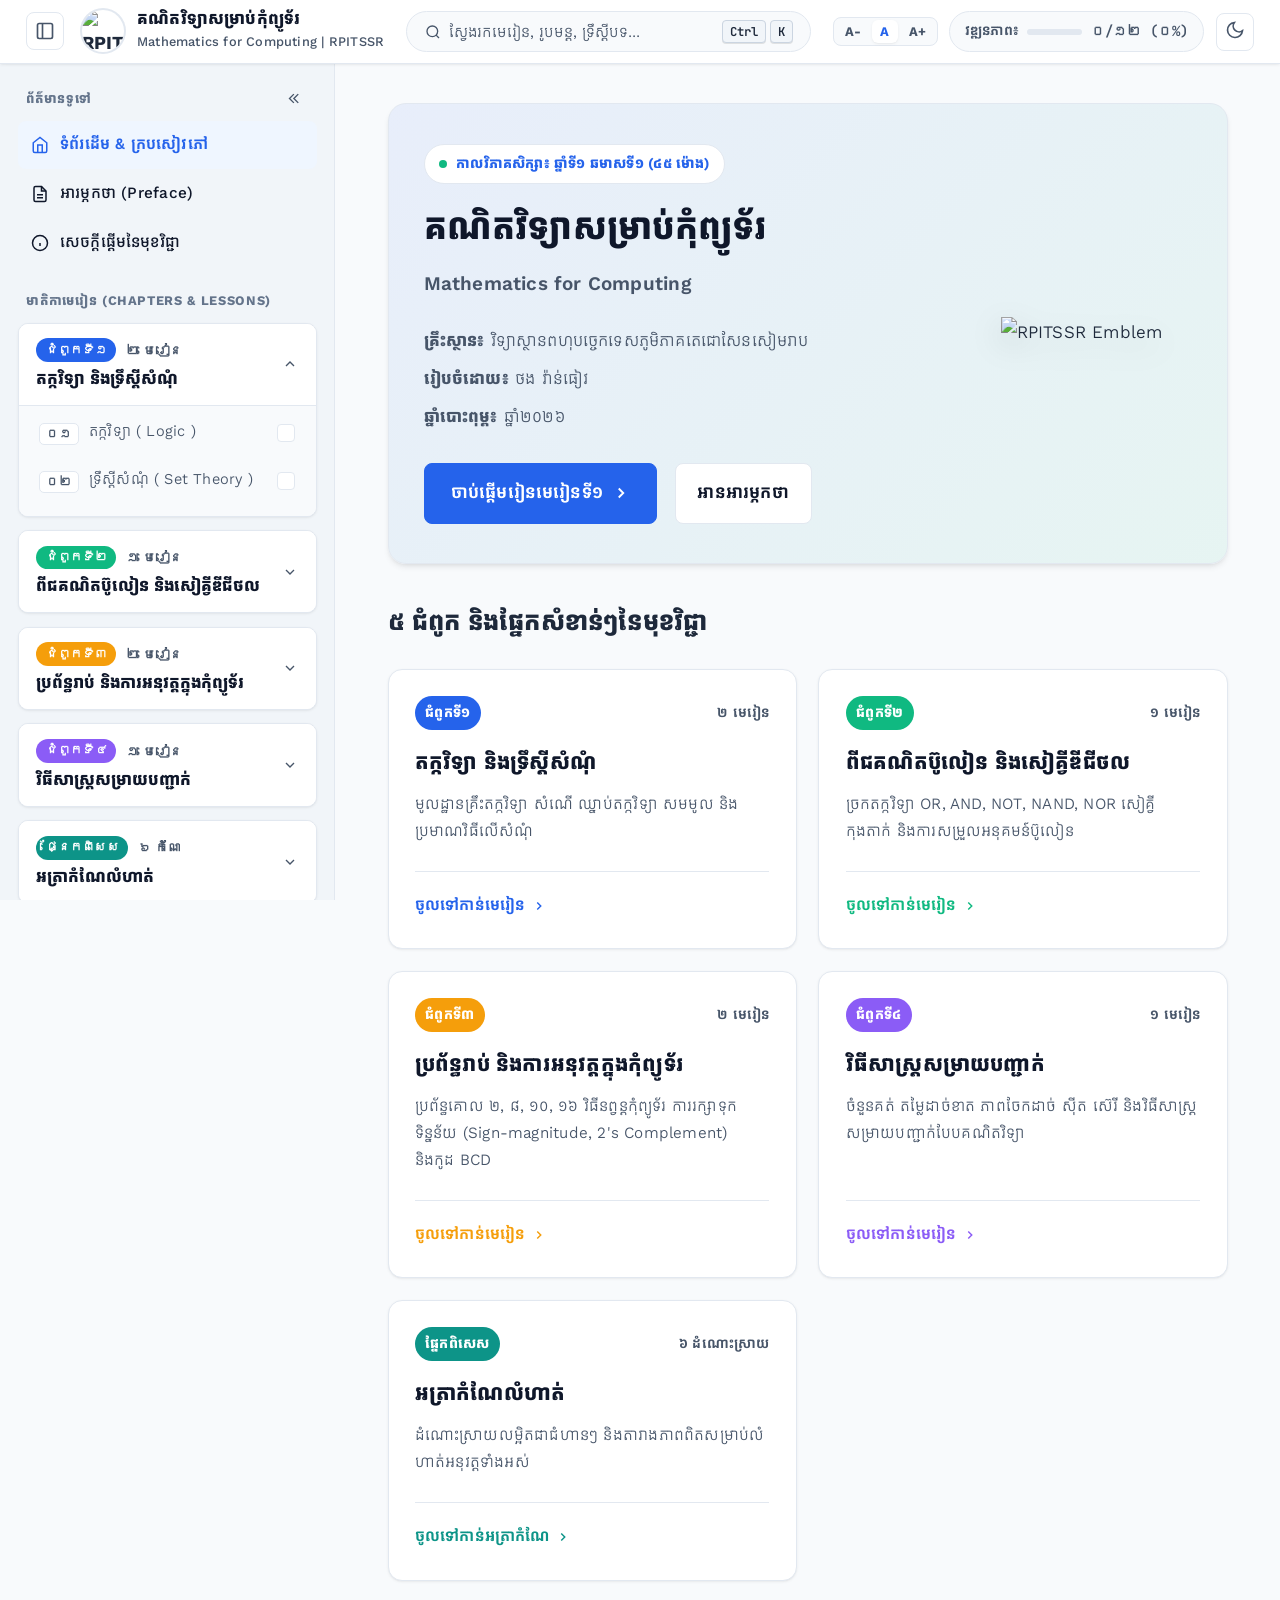
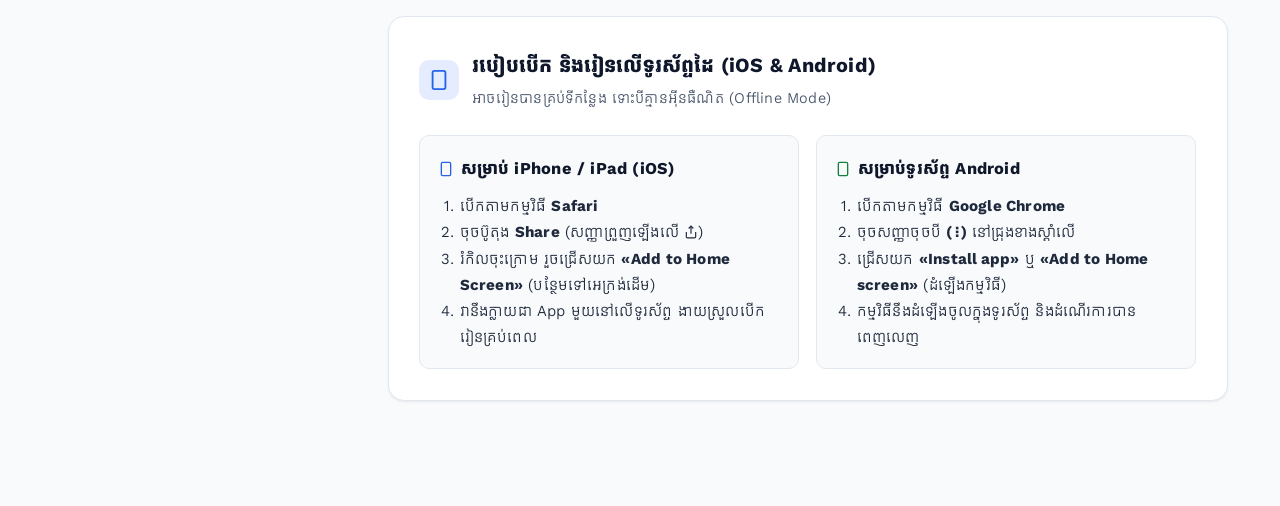
==== index.html @ 3a03712e "Convert course to Mathematics for Computing from Word book - Extract 6 main lessons and 6 exercise s" ====
<!DOCTYPE html>
<html lang="km" data-theme="light">

<head>
  <meta charset="UTF-8">
  <meta name="viewport" content="width=device-width, initial-scale=1.0, maximum-scale=5.0, viewport-fit=cover">
  <title>គណិតវិទ្យាសម្រាប់កុំព្យូទ័រ (Mathematics for Computing) | វិទ្យាស្ថានពហុបច្ចេកទេសភូមិភាគតេជោសែនសៀមរាប</title>
  <meta name="description"
    content="វេទិកាសិក្សាឌីជីថលអន្តរកម្ម គណិតវិទ្យាសម្រាប់កុំព្យូទ័រ (Mathematics for Computing) សម្រាប់និស្សិត RPITSSR">
  <link rel="icon" type="image/png"
    href="images/logo.png">
  <link rel="canonical" href="https://thorng-vanthiev.github.io/math_for_computing/">

  <!-- Link preview (Telegram, Facebook, Messenger, X, LinkedIn…). URLs must be absolute.
       The image is made from tools/og-image.html -->
  <meta property="og:type" content="website">
  <meta property="og:site_name" content="RPITSSR · គណិតវិទ្យាសម្រាប់កុំព្យូទ័រ">
  <meta property="og:locale" content="km_KH">
  <meta property="og:url" content="https://thorng-vanthiev.github.io/math_for_computing/">
  <meta property="og:title" content="គណិតវិទ្យាសម្រាប់កុំព្យូទ័រ (Mathematics for Computing)">
  <meta property="og:description"
    content="វេទិកាសិក្សាឌីជីថល ៦ មេរៀន និងអត្រាកំណែដំណោះស្រាយលម្អិត៖ តក្កវិទ្យា, ទ្រឹស្តីសំណុំ, ពីជគណិតប៊ូលៀន, ប្រព័ន្ធរាប់ និងវិធីសាស្ត្រសម្រាយបញ្ជាក់ សម្រាប់និស្សិត RPITSSR">
  <meta property="og:image" content="https://thorng-vanthiev.github.io/math_for_computing/images/og-image.jpg">
  <meta property="og:image:secure_url" content="https://thorng-vanthiev.github.io/math_for_computing/images/og-image.jpg">
  <meta property="og:image:type" content="image/jpeg">
  <meta property="og:image:width" content="1200">
  <meta property="og:image:height" content="630">
  <meta property="og:image:alt" content="គណិតវិទ្យាសម្រាប់កុំព្យូទ័រ – Mathematics for Computing – RPITSSR">
  <meta name="twitter:card" content="summary_large_image">
  <meta name="twitter:title" content="គណិតវិទ្យាសម្រាប់កុំព្យូទ័រ (Mathematics for Computing)">
  <meta name="twitter:description" content="វេទិកាសិក្សាឌីជីថល ៦ មេរៀន និងអត្រាកំណែដំណោះស្រាយលម្អិត៖ តក្កវិទ្យា, ទ្រឹស្តីសំណុំ, ពីជគណិតប៊ូលៀន, ប្រព័ន្ធរាប់ និងវិធីសាស្ត្រសម្រាយបញ្ជាក់ សម្រាប់និស្សិត RPITSSR">
  <meta name="twitter:image" content="https://thorng-vanthiev.github.io/math_for_computing/images/og-image.jpg">

  <!-- Mobile & PWA Optimization (iOS & Android) -->
  <meta name="apple-mobile-web-app-capable" content="yes">
  <meta name="apple-mobile-web-app-status-bar-style" content="black-translucent">
  <meta name="apple-mobile-web-app-title" content="គណិតវិទ្យា">
  <meta name="mobile-web-app-capable" content="yes">
  <meta name="application-name" content="គណិតវិទ្យា">
  <meta name="theme-color" content="#1e40af">
  <link rel="apple-touch-icon"
    href="images/logo.png">
  <link rel="manifest" href="manifest.json">

  <link rel="preconnect" href="https://fonts.googleapis.com">
  <link rel="preconnect" href="https://fonts.gstatic.com" crossorigin>
  <link
    href="https://fonts.googleapis.com/css2?family=Siemreap&family=Kantumruy+Pro:ital,wght@0,300;0,400;0,500;0,600;0,700;1,400&family=JetBrains+Mono:wght@400;500;600&family=Work+Sans:ital,wght@0,300;0,400;0,500;0,600;0,700;1,400&display=swap"
    rel="stylesheet">
  <link rel="stylesheet" href="css/style.css">

  <!-- KaTeX for Fast & Offline Mathematical Formula Rendering -->
  <link rel="stylesheet" href="vendor/katex/katex.min.css">
  <script defer src="vendor/katex/katex.min.js"></script>
  <script defer src="vendor/katex/auto-render.min.js"></script>

</head>

<body>

  <!-- Top Navigation Bar -->
  <header class="topbar">
    <div class="topbar-left">
      <button class="icon-btn sidebar-toggle-btn" id="sidebarToggleBtn" aria-label="បិទ/បើកផ្ទាំងមាតិកា" title="បិទ/បើកផ្ទាំងមាតិកា (Collapse / Expand Sidebar)">
        <svg width="20" height="20" viewBox="0 0 24 24" fill="none" stroke="currentColor" stroke-width="2">
          <rect x="3" y="3" width="18" height="18" rx="2" ry="2"></rect>
          <line x1="9" y1="3" x2="9" y2="21"></line>
        </svg>
      </button>

      <a href="#home" class="brand-link">
        <img
          src="images/logo.webp"
          alt="RPITSSR Logo" class="brand-logo">
        <div class="brand-text-container">
          <span class="brand-title">គណិតវិទ្យាសម្រាប់កុំព្យូទ័រ</span>
          <span class="brand-subtitle">Mathematics for Computing | RPITSSR</span>
        </div>
      </a>
    </div>

    <div class="topbar-center">
      <button class="search-trigger-btn" id="searchTriggerBtn">
        <div class="search-trigger-content">
          <svg width="16" height="16" viewBox="0 0 24 24" fill="none" stroke="currentColor" stroke-width="2">
            <circle cx="11" cy="11" r="8"></circle>
            <line x1="21" y1="21" x2="16.65" y2="16.65"></line>
          </svg>
          <span>ស្វែងរកមេរៀន, រូបមន្ត, ទ្រឹស្តីបទ...</span>
        </div>
        <div class="kbd-shortcut">
          <kbd class="kbd-badge" id="searchShortcutModKey">Ctrl</kbd>
          <kbd class="kbd-badge">K</kbd>
        </div>
      </button>
    </div>

    <div class="topbar-right">
      <div class="font-size-controls" title="កែសម្រួលទំហំអក្សរ (Font Size)">
        <button class="font-btn" id="btnFontDec" aria-label="បន្ថយទំហំអក្សរ" title="បន្ថយទំហំអក្សរ (A-)">A-</button>
        <button class="font-btn active" id="btnFontReset" aria-label="ទំហំអក្សរដើម"
          title="ទំហំអក្សរដើម (100%)">A</button>
        <button class="font-btn" id="btnFontInc" aria-label="ពង្រីកទំហំអក្សរ" title="ពង្រីកទំហំអក្សរ (A+)">A+</button>
      </div>

      <div class="progress-pill" title="វឌ្ឍនភាពនៃការរៀនសូត្រ">
        <span>វឌ្ឍនភាព៖</span>
        <div class="progress-bar-mini">
          <div class="progress-bar-fill" id="progressFill" style="width: 0%;"></div>
        </div>
        <span id="progressText" style="font-family:var(--font-mono);">0/30 (0%)</span>
      </div>

      <button class="icon-btn mobile-search-btn" id="mobileSearchBtn" aria-label="ស្វែងរក" title="ស្វែងរក">
        <svg width="18" height="18" viewBox="0 0 24 24" fill="none" stroke="currentColor" stroke-width="2">
          <circle cx="11" cy="11" r="8"></circle>
          <line x1="21" y1="21" x2="16.65" y2="16.65"></line>
        </svg>
      </button>

      <button class="icon-btn" id="themeToggleBtn" aria-label="ប្តូរពន្លឺ / ងងឹត" title="ប្តូរ Dark/Light Mode">
        <span id="themeIcon">
          <svg width="20" height="20" viewBox="0 0 24 24" fill="none" stroke="currentColor" stroke-width="2">
            <path d="M21 12.79A9 9 0 1 1 11.21 3 7 7 0 0 0 21 12.79z"></path>
          </svg>
        </span>
      </button>
    </div>
  </header>

  <!-- Sidebar Backdrop for Mobile -->
  <div class="sidebar-backdrop" id="sidebarBackdrop"></div>

  <!-- App Layout -->
  <div class="app-container">
    <!-- Left Sidebar -->
    <aside class="sidebar" id="sidebar">
      <!-- Populated dynamically by app.js -->
    </aside>

    <!-- Main Content Canvas -->
    <main class="main-content" id="mainContent">
      <!-- Populated dynamically by app.js -->
    </main>
  </div>

  <!-- Floating Sidebar Expand Pill for Desktop when Minimized -->
  <button class="floating-sidebar-expand-btn" id="floatingSidebarBtn" title="បើកផ្ទាំងមាតិកា (Open Sidebar)">
    <svg width="18" height="18" viewBox="0 0 24 24" fill="none" stroke="currentColor" stroke-width="2.2">
      <rect x="3" y="3" width="18" height="18" rx="2" ry="2"></rect>
      <line x1="9" y1="3" x2="9" y2="21"></line>
      <polyline points="14 9 17 12 14 15"></polyline>
    </svg>
    <span>មាតិកា</span>
  </button>

  <!-- Mobile Bottom Quick Navigation Bar -->
  <nav class="mobile-bottom-bar" id="mobileBottomBar" aria-label="ការបញ្ជាលើទូរស័ព្ទ">
    <button class="mobile-bar-btn" id="mbarMenuBtn" title="បើកមាតិកាមេរៀន">
      <svg width="20" height="20" viewBox="0 0 24 24" fill="none" stroke="currentColor" stroke-width="2">
        <line x1="3" y1="12" x2="21" y2="12"></line>
        <line x1="3" y1="6" x2="21" y2="6"></line>
        <line x1="3" y1="18" x2="21" y2="18"></line>
      </svg>
      <span>មាតិកា</span>
    </button>

    <button class="mobile-bar-btn" id="mbarPrevBtn" title="មេរៀនមុន">
      <svg width="20" height="20" viewBox="0 0 24 24" fill="none" stroke="currentColor" stroke-width="2">
        <polyline points="15 18 9 12 15 6"></polyline>
      </svg>
      <span>មុន</span>
    </button>

    <button class="mobile-bar-btn" id="mbarSearchBtn" title="ស្វែងរកមេរៀន">
      <svg width="20" height="20" viewBox="0 0 24 24" fill="none" stroke="currentColor" stroke-width="2">
        <circle cx="11" cy="11" r="8"></circle>
        <line x1="21" y1="21" x2="16.65" y2="16.65"></line>
      </svg>
      <span>ស្វែងរក</span>
    </button>

    <button class="mobile-bar-btn" id="mbarNextBtn" title="មេរៀនបន្ទាប់">
      <svg width="20" height="20" viewBox="0 0 24 24" fill="none" stroke="currentColor" stroke-width="2">
        <polyline points="9 18 15 12 9 6"></polyline>
      </svg>
      <span>បន្ទាប់</span>
    </button>

    <button class="mobile-bar-btn" id="mbarTopBtn" title="ឡើងលើ">
      <svg width="20" height="20" viewBox="0 0 24 24" fill="none" stroke="currentColor" stroke-width="2">
        <polyline points="18 15 12 9 6 15"></polyline>
      </svg>
      <span>ឡើងលើ</span>
    </button>
  </nav>

  <!-- Live Search Modal Backdrop -->
  <div class="search-modal-backdrop" id="searchModal">
    <div class="search-modal-card">
      <div class="search-input-header">
        <svg width="20" height="20" viewBox="0 0 24 24" fill="none" stroke="currentColor" stroke-width="2"
          style="color:var(--text-muted);">
          <circle cx="11" cy="11" r="8"></circle>
          <line x1="21" y1="21" x2="16.65" y2="16.65"></line>
        </svg>
        <input type="text" class="search-main-input" id="searchInput" placeholder="វាយពាក្យគន្លឹះដើម្បីស្វែងរក..."
          autocomplete="off">
        <button class="icon-btn" id="closeSearchBtn" style="border:none; width:30px; height:30px;">
          <svg width="18" height="18" viewBox="0 0 24 24" fill="none" stroke="currentColor" stroke-width="2">
            <line x1="18" y1="6" x2="6" y2="18"></line>
            <line x1="6" y1="6" x2="18" y2="18"></line>
          </svg>
        </button>
      </div>
      <ul class="search-results-list" id="searchResults">
        <!-- Results dynamically populated -->
      </ul>
      <div class="search-footer">
        <span>ចុច <kbd class="kbd-badge">ESC</kbd> ដើម្បីបិទ</span>
        <span>ស្វែងរកមេរៀនទាំង ៦ និងអត្រាកំណែលំហាត់</span>
      </div>
    </div>
  </div>

  <!-- Lightbox Modal -->
  <div class="lightbox-modal" id="lightboxModal">
    <div class="lightbox-content-box">
      <button class="lightbox-close-btn" id="closeLightboxBtn" aria-label="បិទ">
        <svg width="28" height="28" viewBox="0 0 24 24" fill="none" stroke="currentColor" stroke-width="2.5">
          <line x1="18" y1="6" x2="6" y2="18"></line>
          <line x1="6" y1="6" x2="18" y2="18"></line>
        </svg>
      </button>
      <img src="" alt="" class="lightbox-img" id="lightboxImage">
      <div class="lightbox-caption" id="lightboxCaption"></div>
    </div>
  </div>

  <!-- Toast Notification Container -->
  <div class="toast-container" id="toastContainer"></div>

  <!-- Application Data & Logic -->
  <script src="js/course-data.js"></script>
  <script src="js/app.js"></script>

</body>

</html>
---- css/style.css ----
/* Modern Documentation / LMS Stylesheet for Computer for Office Application (Office 2021) */
/* Optimized for Khmer OS Siemreap with High Readability & Responsive Typography */

:root {
  /* Work Sans (Latin only) comes first so English words, digits and brackets all use one font
     with real bold weights; Khmer characters fall through to Khmer OS Siemreap / Siemreap.
     (Siemreap ships only a regular weight and its own digits, which made "2021" look un-bolded.) */
  --font-khmer: 'Kantumruy Pro', 'Work Sans', 'Noto Sans Khmer', 'Khmer OS Battambang', 'Khmer OS Siemreap', -apple-system, BlinkMacSystemFont, "Segoe UI", Roboto, sans-serif;
  --font-heading: 'Kantumruy Pro', 'Work Sans', 'Noto Sans Khmer', 'Khmer OS Battambang', 'Khmer OS Siemreap', -apple-system, BlinkMacSystemFont, "Segoe UI", Roboto, sans-serif;
  --font-mono: 'JetBrains Mono', 'Fira Code', Consolas, Monaco, monospace;

  --font-scale: 1;
  /* Adjustable scale factor: 0.92, 1, 1.15 */

  /* Light Theme - Clean, High Contrast, Orderly */
  --bg-app: #f8fafc;
  --bg-surface: #ffffff;
  --bg-sidebar: #f1f5f9;
  --bg-card: #ffffff;
  --bg-subtle: #f8fafc;
  --border-color: #e2e8f0;
  --border-hover: #cbd5e1;

  --text-main: #0f172a;
  --text-body: #1e293b;
  --text-muted: #475569;
  --text-subtle: #64748b;

  --primary: #2563eb;
  --primary-hover: #1d4ed8;
  --primary-light: #eff6ff;
  --primary-border: #bfdbfe;

  --word-accent: #1e40af;
  --excel-accent: #15803d;
  --ppt-accent: #c2410c;

  --note-bg: #eff6ff;
  --note-border: #3b82f6;
  --note-text: #1e40af;

  --tip-bg: #ecfdf5;
  --tip-border: #10b981;
  --tip-text: #065f46;

  --warning-bg: #fffbeb;
  --warning-border: #f59e0b;
  --warning-text: #92400e;

  --kbd-bg: #f1f5f9;
  --kbd-border: #cbd5e1;
  --kbd-text: #1e293b;

  --shadow-sm: 0 1px 3px 0 rgb(0 0 0 / 0.06), 0 1px 2px -1px rgb(0 0 0 / 0.06);
  --shadow-md: 0 4px 6px -1px rgb(0 0 0 / 0.08), 0 2px 4px -2px rgb(0 0 0 / 0.08);
  --shadow-lg: 0 10px 15px -3px rgb(0 0 0 / 0.1), 0 4px 6px -4px rgb(0 0 0 / 0.1);
  --shadow-xl: 0 20px 25px -5px rgb(0 0 0 / 0.1), 0 8px 10px -6px rgb(0 0 0 / 0.1);

  --sidebar-width: 335px;
  --topbar-height: 64px;
}

[data-theme="dark"] {
  /* Dark Theme - High contrast, Deep slate background */
  --bg-app: #090d16;
  --bg-surface: #0f172a;
  --bg-sidebar: #0f172a;
  --bg-card: #131d31;
  --bg-subtle: #182238;
  --border-color: #24324f;
  --border-hover: #334468;

  --text-main: #ffffff;
  --text-body: #e2e8f0;
  --text-muted: #94a3b8;
  --text-subtle: #64748b;

  --primary: #3b82f6;
  --primary-hover: #60a5fa;
  --primary-light: #172554;
  --primary-border: #1d4ed8;

  --word-accent: #3b82f6;
  --excel-accent: #22c55e;
  --ppt-accent: #f97316;

  --note-bg: rgba(30, 58, 138, 0.3);
  --note-border: #3b82f6;
  --note-text: #bfdbfe;

  --tip-bg: rgba(6, 78, 59, 0.3);
  --tip-border: #10b981;
  --tip-text: #a7f3d0;

  --warning-bg: rgba(120, 53, 15, 0.3);
  --warning-border: #f59e0b;
  --warning-text: #fde68a;

  --kbd-bg: #1e293b;
  --kbd-border: #334155;
  --kbd-text: #f1f5f9;

  --shadow-sm: 0 1px 3px 0 rgb(0 0 0 / 0.3);
  --shadow-md: 0 4px 6px -1px rgb(0 0 0 / 0.4);
  --shadow-lg: 0 10px 15px -3px rgb(0 0 0 / 0.5);
  --shadow-xl: 0 20px 25px -5px rgb(0 0 0 / 0.6);
}

/* Base resets & typography */
*,
*::before,
*::after {
  box-sizing: border-box;
  margin: 0;
  padding: 0;
  -webkit-tap-highlight-color: transparent;
}

html {
  box-sizing: border-box;
  font-family: var(--font-khmer);
  /* Fluid typography: naturally adapts smoothly between mobile, tablet, and desktop screens */
  font-size: calc(clamp(15.5px, 0.95rem + 0.22vw, 17.5px) * var(--font-scale, 1));
  line-height: 1.88;
  /* Generous vertical clearance for Khmer diacritics, subscript coeng, and upper vowels */
  letter-spacing: 0.012em;
  color: var(--text-body);
  background-color: var(--bg-app);
  text-rendering: optimizeLegibility;
  -webkit-font-smoothing: antialiased;
  -moz-osx-font-smoothing: grayscale;
  -webkit-text-size-adjust: 100%;
  text-size-adjust: 100%;
  overflow-x: hidden;
  width: 100%;
  max-width: 100vw;
}

body {
  min-height: 100vh;
  min-height: 100dvh;
  display: flex;
  flex-direction: column;
  overflow-x: hidden;
  width: 100%;
  max-width: 100vw;
  font-family: inherit;
}

button, input, select, textarea {
  touch-action: manipulation;
}

/* Top Navigation Bar - Fixed Header */
.topbar {
  position: fixed;
  top: 0;
  left: 0;
  right: 0;
  width: 100%;
  height: var(--topbar-height);
  z-index: 100;
  background-color: var(--bg-surface);
  border-bottom: 1px solid var(--border-color);
  display: flex;
  align-items: center;
  justify-content: space-between;
  padding-top: env(safe-area-inset-top, 0px);
  padding-left: max(1.5rem, env(safe-area-inset-left, 0px));
  padding-right: max(1.5rem, env(safe-area-inset-right, 0px));
  backdrop-filter: blur(10px);
  box-shadow: var(--shadow-sm);
  transition: background-color 0.2s, border-color 0.2s;
}

.topbar-left {
  display: flex;
  align-items: center;
  gap: 1rem;
  min-width: 0;
  flex-shrink: 1;
}

.brand-link {
  display: flex;
  align-items: center;
  gap: 0.75rem;
  text-decoration: none;
  color: inherit;
  font-weight: 700;
  font-size: 1.05rem;
  min-width: 0;
}

.brand-logo {
  width: 42px;
  height: 42px;
  object-fit: contain;
  border-radius: 50%;
  box-shadow: 0 0 0 2px var(--border-color);
  background-color: #ffffff;
  flex-shrink: 0;
}

.brand-text-container {
  display: flex;
  flex-direction: column;
  min-width: 0;
}

.brand-title {
  font-family: var(--font-heading);
  font-size: 0.95rem;
  font-weight: 700;
  line-height: 1.35;
  color: var(--text-main);
}

.brand-subtitle {
  font-size: 0.75rem;
  font-weight: 500;
  color: var(--text-muted);
}

.topbar-center {
  flex: 1;
  max-width: 460px;
  margin: 0 1.25rem;
}

.search-trigger-btn {
  width: 100%;
  display: flex;
  align-items: center;
  justify-content: space-between;
  padding: 0.45rem 1rem;
  background-color: var(--bg-subtle);
  border: 1px solid var(--border-color);
  border-radius: 9999px;
  color: var(--text-muted);
  font-family: inherit;
  font-size: 0.875rem;
  cursor: pointer;
  transition: all 0.2s;
}

.search-trigger-btn:hover {
  border-color: var(--primary);
  background-color: var(--bg-surface);
  box-shadow: 0 0 0 3px rgba(37, 99, 235, 0.12);
  color: var(--text-main);
}

.search-trigger-content {
  display: flex;
  align-items: center;
  gap: 0.5rem;
}

.kbd-shortcut {
  display: inline-flex;
  align-items: center;
  gap: 0.2rem;
}

.kbd-badge {
  padding: 0.15rem 0.4rem;
  font-size: 0.7rem;
  font-family: var(--font-mono);
  font-weight: 600;
  background-color: var(--kbd-bg);
  border: 1px solid var(--kbd-border);
  color: var(--kbd-text);
  border-radius: 4px;
  box-shadow: 0 1px 0 rgba(0, 0, 0, 0.1);
  white-space: nowrap; /* keep "Ctrl + F2" on one line */
}

.topbar-right {
  display: flex;
  align-items: center;
  gap: 0.65rem;
}

/* Font Size Controls Pill */
.font-size-controls {
  display: inline-flex;
  align-items: center;
  background-color: var(--bg-subtle);
  border: 1px solid var(--border-color);
  border-radius: 8px;
  padding: 2px;
  gap: 2px;
}

.font-btn {
  background: transparent;
  border: none;
  font-family: inherit;
  font-size: 0.75rem;
  font-weight: 700;
  color: var(--text-muted);
  padding: 0.25rem 0.5rem;
  border-radius: 6px;
  cursor: pointer;
  transition: all 0.15s;
  min-width: 26px;
  text-align: center;
}

.font-btn:hover {
  color: var(--text-main);
  background-color: var(--border-color);
}

.font-btn.active {
  background-color: var(--bg-surface);
  color: var(--primary);
  box-shadow: var(--shadow-sm);
}

.progress-pill {
  display: flex;
  align-items: center;
  gap: 0.5rem;
  padding: 0.35rem 0.85rem;
  background-color: var(--bg-subtle);
  border: 1px solid var(--border-color);
  border-radius: 9999px;
  font-size: 0.8rem;
  font-weight: 600;
  color: var(--text-muted);
}

.progress-bar-mini {
  width: 55px;
  height: 6px;
  background-color: var(--border-color);
  border-radius: 9999px;
  overflow: hidden;
}

.progress-bar-fill {
  height: 100%;
  background: linear-gradient(90deg, var(--primary), #10b981);
  border-radius: 9999px;
  transition: width 0.3s ease;
}

.icon-btn {
  display: inline-flex;
  align-items: center;
  justify-content: center;
  width: 38px;
  height: 38px;
  border-radius: 8px;
  border: 1px solid var(--border-color);
  background-color: var(--bg-surface);
  color: var(--text-muted);
  cursor: pointer;
  transition: all 0.2s;
}

.icon-btn:hover {
  color: var(--text-main);
  border-color: var(--border-hover);
  background-color: var(--bg-subtle);
}

.sidebar-toggle-btn {
  display: inline-flex;
}

.mobile-search-btn {
  display: none;
}

/* App Layout */
.app-container {
  display: flex;
  flex: 1;
  min-height: 100vh;
  min-height: 100dvh;
  padding-top: var(--topbar-height);
}

/* Left Sidebar - Fixed Navigation Menu */
.sidebar {
  width: var(--sidebar-width);
  background-color: var(--bg-sidebar);
  border-right: 1px solid var(--border-color);
  overflow-y: auto;
  overflow-x: hidden;
  position: fixed;
  top: var(--topbar-height);
  left: 0;
  bottom: 0;
  height: calc(100vh - var(--topbar-height));
  height: calc(100dvh - var(--topbar-height));
  z-index: 90;
  display: flex;
  flex-direction: column;
  transition: transform 0.3s cubic-bezier(0.4, 0, 0.2, 1), opacity 0.25s ease, background-color 0.2s, border-color 0.2s;
  flex-shrink: 0;
  -webkit-overflow-scrolling: touch;
}

.sidebar::-webkit-scrollbar {
  width: 5px;
}

.sidebar::-webkit-scrollbar-track {
  background: transparent;
}

.sidebar::-webkit-scrollbar-thumb {
  background-color: var(--border-color);
  border-radius: 9999px;
}

.sidebar::-webkit-scrollbar-thumb:hover {
  background-color: var(--text-muted);
}

.sidebar-content {
  padding: 1.25rem 1rem;
  display: flex;
  flex-direction: column;
  gap: 1.25rem;
}

.sidebar-section-title {
  font-size: 0.75rem;
  font-weight: 700;
  text-transform: uppercase;
  letter-spacing: 0.05em;
  color: var(--text-subtle);
  padding: 0 0.5rem;
  margin-bottom: 0.5rem;
}

.nav-item-link {
  display: flex;
  align-items: center;
  gap: 0.65rem;
  padding: 0.55rem 0.75rem;
  border-radius: 8px;
  text-decoration: none;
  color: var(--text-main);
  font-size: 0.9rem;
  font-weight: 500;
  transition: all 0.15s;
}

.nav-item-link:hover {
  background-color: var(--border-color);
  color: var(--primary);
}

.nav-item-link.active {
  background-color: var(--primary-light);
  color: var(--primary);
  font-weight: 600;
}

/* Accordion for Chapters */
.chapter-accordion {
  border: 1px solid var(--border-color);
  border-radius: 10px;
  background-color: var(--bg-surface);
  margin-bottom: 0.75rem;
  overflow: hidden;
  box-shadow: var(--shadow-sm);
}

.chapter-header {
  width: 100%;
  display: flex;
  align-items: center;
  justify-content: space-between;
  padding: 0.85rem 1rem;
  background-color: var(--bg-surface);
  border: none;
  text-align: left;
  cursor: pointer;
  transition: background-color 0.15s;
  gap: 0.75rem;
}

.chapter-header:hover {
  background-color: var(--bg-subtle);
}

.chapter-header-content {
  display: flex;
  flex-direction: column;
  gap: 0.35rem;
  flex: 1;
  min-width: 0;
}

.chapter-meta-row {
  display: flex;
  align-items: center;
  gap: 0.55rem;
}

.chapter-badge {
  display: inline-flex;
  align-items: center;
  justify-content: center;
  padding: 0.18rem 0.55rem;
  font-size: 0.7rem;
  font-weight: 700;
  border-radius: 9999px;
  color: #ffffff;
  white-space: nowrap;
  flex-shrink: 0;
  line-height: 1.4;
  letter-spacing: 0.02em;
}

.chapter-badge.chap-1,
.chapter-badge.word {
  background-color: #2563eb;
}

.chapter-badge.chap-2,
.chapter-badge.excel {
  background-color: #10b981;
}

.chapter-badge.chap-3,
.chapter-badge.ppt {
  background-color: #f59e0b;
}

.chapter-badge.chap-4 {
  background-color: #8b5cf6;
}

.chapter-badge.chap-sol {
  background-color: #0d9488;
}

.chapter-count-text {
  font-size: 0.75rem;
  font-weight: 600;
  color: var(--text-muted);
  white-space: nowrap;
}

.chapter-title-text {
  font-family: var(--font-heading);
  font-size: 0.95rem;
  font-weight: 700;
  color: var(--text-main);
  line-height: 1.35;
  word-break: break-word;
}

.chapter-chevron {
  transition: transform 0.25s ease;
  color: var(--text-muted);
  flex-shrink: 0;
}

.chapter-accordion.open .chapter-chevron {
  transform: rotate(180deg);
}

.chapter-lessons-list {
  display: none;
  list-style: none;
  padding: 0.25rem 0.5rem 0.75rem 0.5rem;
  border-top: 1px solid var(--border-color);
  background-color: var(--bg-subtle);
}

.chapter-accordion.open .chapter-lessons-list {
  display: flex;
  flex-direction: column;
  gap: 0.25rem;
}

.lesson-nav-btn {
  width: 100%;
  display: flex;
  align-items: flex-start;
  justify-content: space-between;
  padding: 0.55rem 0.65rem;
  border-radius: 8px;
  background: transparent;
  border: none;
  text-decoration: none;
  text-align: left;
  font-family: inherit;
  color: var(--text-muted);
  cursor: pointer;
  transition: all 0.15s;
  gap: 0.55rem;
}

.lesson-nav-btn:hover {
  color: var(--text-main);
  background-color: var(--border-color);
}

.lesson-nav-btn.active {
  color: var(--primary);
  background-color: var(--primary-light);
  font-weight: 600;
}

.lesson-nav-btn.active .lesson-nav-title {
  color: var(--primary);
  font-weight: 600;
}

.lesson-nav-btn.active .lesson-pill-num {
  background-color: var(--primary);
  border-color: var(--primary);
  color: #ffffff;
  opacity: 1;
}

.lesson-nav-left {
  display: flex;
  align-items: flex-start;
  gap: 0.55rem;
  flex: 1;
  min-width: 0;
  line-height: 1.55;
}

.lesson-nav-title {
  flex: 1;
  font-size: 0.86rem;
  color: var(--text-muted);
  white-space: normal;
  word-break: break-word;
  transition: color 0.15s;
}

.lesson-pill-num {
  font-family: var(--font-mono);
  font-size: 0.72rem;
  font-weight: 700;
  color: var(--text-muted);
  background-color: var(--bg-surface);
  border: 1px solid var(--border-color);
  padding: 0.1rem 0.35rem;
  border-radius: 5px;
  margin-top: 0.15rem;
  flex-shrink: 0;
  line-height: 1.3;
}

.lesson-status-check {
  width: 18px;
  height: 18px;
  border-radius: 4px;
  border: 1px solid var(--border-color);
  display: flex;
  align-items: center;
  justify-content: center;
  cursor: pointer;
  flex-shrink: 0;
  margin-top: 0.2rem;
  transition: all 0.15s;
  background-color: var(--bg-surface);
}

.lesson-status-check.completed {
  background-color: #10b981;
  border-color: #10b981;
  color: #ffffff;
}

/* Main Content Area */
.main-content {
  flex: 1;
  min-width: 0;
  margin-left: var(--sidebar-width);
  width: calc(100% - var(--sidebar-width));
  padding: 2.25rem 3rem 6rem 3rem;
  transition: margin-left 0.3s cubic-bezier(0.4, 0, 0.2, 1), width 0.3s cubic-bezier(0.4, 0, 0.2, 1);
}

/* Breadcrumbs */
.breadcrumb-bar {
  display: flex;
  align-items: center;
  gap: 0.5rem;
  font-size: 0.875rem;
  color: var(--text-muted);
  margin-bottom: 1.5rem;
}

.breadcrumb-item {
  color: var(--text-muted);
  text-decoration: none;
}

.breadcrumb-item:hover {
  color: var(--primary);
}

.breadcrumb-separator {
  color: var(--text-subtle);
}

/* Lesson Header */
.lesson-header-card {
  background-color: var(--bg-card);
  border: 1px solid var(--border-color);
  border-radius: 16px;
  padding: 2rem;
  margin-bottom: 2.25rem;
  box-shadow: var(--shadow-sm);
  position: relative;
  overflow: hidden;
}

.lesson-header-top {
  display: flex;
  align-items: center;
  justify-content: space-between;
  margin-bottom: 0.85rem;
  flex-wrap: wrap;
  gap: 0.75rem;
}

.lesson-meta-tags {
  display: flex;
  align-items: center;
  gap: 0.5rem;
  flex-wrap: wrap;
}

.tag-badge {
  display: inline-flex;
  align-items: center;
  gap: 0.35rem;
  padding: 0.25rem 0.7rem;
  font-size: 0.775rem;
  font-weight: 600;
  border-radius: 6px;
  background-color: var(--bg-subtle);
  border: 1px solid var(--border-color);
  color: var(--text-muted);
}

.lesson-header-title {
  font-family: var(--font-heading);
  font-size: clamp(1.4rem, 1.2rem + 1vw, 2rem);
  font-weight: 700;
  line-height: 1.45;
  color: var(--text-main);
  margin-bottom: 0.85rem;
}

.lesson-action-bar {
  display: flex;
  align-items: center;
  gap: 0.75rem;
  margin-top: 1.5rem;
  padding-top: 1.25rem;
  border-top: 1px solid var(--border-color);
}

.btn-complete-toggle {
  display: inline-flex;
  align-items: center;
  gap: 0.5rem;
  padding: 0.55rem 1.15rem;
  border-radius: 8px;
  border: 1px solid var(--border-color);
  background-color: var(--bg-surface);
  font-family: inherit;
  font-size: 0.875rem;
  font-weight: 600;
  color: var(--text-main);
  cursor: pointer;
  transition: all 0.2s;
}

.btn-complete-toggle:hover {
  border-color: #10b981;
  color: #10b981;
}

.btn-complete-toggle.completed {
  background-color: #10b981;
  border-color: #10b981;
  color: #ffffff;
}

/* Objectives Card */
.objectives-card {
  background: linear-gradient(135deg, rgba(37, 99, 235, 0.05), rgba(16, 185, 129, 0.05));
  border: 1px solid var(--primary-border);
  border-radius: 14px;
  padding: 1.65rem;
  margin-bottom: 2.25rem;
}

.objectives-title {
  display: flex;
  align-items: center;
  gap: 0.5rem;
  font-family: var(--font-heading);
  font-size: 1.1rem;
  font-weight: 700;
  color: var(--primary);
  margin-bottom: 0.85rem;
}

.objectives-list {
  list-style: none;
  display: flex;
  flex-direction: column;
  gap: 0.55rem;
}

.objective-item {
  display: flex;
  align-items: flex-start;
  gap: 0.65rem;
  font-size: 0.95rem;
  line-height: 1.8;
  color: var(--text-body);
}

.objective-icon {
  color: #10b981;
  margin-top: 0.3rem;
  flex-shrink: 0;
}

/* Section Container */
.section-card {
  scroll-margin-top: 84px; /* keep the heading visible below the sticky top bar after a search jump */
  background-color: var(--bg-card);
  border: 1px solid var(--border-color);
  border-radius: 14px;
  padding: 2rem;
  margin-bottom: 2.25rem;
  box-shadow: var(--shadow-sm);
}

.section-heading {
  font-family: var(--font-heading);
  font-size: clamp(1.15rem, 1.05rem + 0.4vw, 1.4rem);
  font-weight: 700;
  line-height: 1.5;
  color: var(--text-main);
  margin-bottom: 1.35rem;
  padding-bottom: 0.75rem;
  border-bottom: 2px solid var(--border-color);
  border-left: 4px solid var(--primary);
  padding-left: 0.85rem;
  display: flex;
  align-items: center;
  justify-content: space-between;
}

.subsection-heading {
  font-family: var(--font-heading);
  font-size: clamp(1.05rem, 0.98rem + 0.3vw, 1.25rem);
  font-weight: 700;
  line-height: 1.5;
  color: var(--primary);
  margin-top: 1.6rem;
  margin-bottom: 0.75rem;
  padding-bottom: 0.35rem;
  border-bottom: 1.5px dashed var(--border-color);
  display: flex;
  align-items: center;
  gap: 0.5rem;
}

.subtopic-heading {
  font-family: var(--font-heading);
  font-size: 1rem;
  font-weight: 700;
  line-height: 1.5;
  color: var(--text-main);
  margin-top: 1.25rem;
  margin-bottom: 0.5rem;
  display: flex;
  align-items: center;
  gap: 0.4rem;
}

.section-content {
  display: flex;
  flex-direction: column;
  gap: 1.35rem;
}

.prose-text {
  font-size: 1rem;
  line-height: 1.88;
  color: var(--text-body);
  text-align: justify;
  text-justify: inter-word;
  word-break: break-word;
  overflow-wrap: break-word;
}

/* Step by Step Cards */
.steps-container {
  display: flex;
  flex-direction: column;
  gap: 0.75rem;
  margin: 0.5rem 0;
}

.step-row {
  display: flex;
  align-items: flex-start;
  gap: 0.85rem;
  padding: 0.75rem 1rem;
  background-color: var(--bg-subtle);
  border: 1px solid var(--border-color);
  border-radius: 10px;
  font-size: 0.95rem;
  line-height: 1.8;
  color: var(--text-body);
  transition: all 0.15s;
}

.step-row>div:last-child {
  flex: 1;
  text-align: justify;
  text-justify: inter-word;
}

.step-row:hover {
  border-color: var(--primary-border);
  background-color: var(--bg-surface);
  box-shadow: var(--shadow-sm);
}

.step-number-pill {
  display: inline-flex;
  align-items: center;
  justify-content: center;
  min-width: 26px;
  height: 26px;
  padding: 0 0.4rem;
  border-radius: 9999px;
  background-color: var(--primary);
  color: #ffffff;
  font-family: var(--font-mono);
  font-size: 0.75rem;
  font-weight: 700;
  flex-shrink: 0;
  margin-top: 0.15rem;
}

/* Callout Boxes */
.callout-box {
  display: flex;
  align-items: flex-start;
  gap: 0.95rem;
  padding: 1.15rem 1.35rem;
  border-radius: 12px;
  font-size: 0.95rem;
  line-height: 1.85;
  margin: 0.75rem 0;
  border: 1px solid transparent;
}

.callout-box.note {
  background-color: var(--note-bg);
  border-left: 4px solid var(--note-border);
  color: var(--text-main);
}

.callout-box.tip {
  background-color: var(--tip-bg);
  border-left: 4px solid var(--tip-border);
  color: var(--text-main);
}

.callout-box.warning {
  background-color: var(--warning-bg);
  border-left: 4px solid var(--warning-border);
  color: var(--text-main);
}

.callout-icon {
  font-size: 1.25rem;
  flex-shrink: 0;
  margin-top: 0.2rem;
}

.callout-content {
  flex: 1;
  text-align: justify;
  text-justify: inter-word;
}

.callout-content strong {
  font-weight: 700;
  display: block;
  margin-bottom: 0.35rem;
  color: var(--text-main);
}

/* Shortcut Cards */
.shortcuts-grid {
  display: grid;
  grid-template-columns: repeat(auto-fill, minmax(280px, 1fr));
  gap: 0.85rem;
  margin: 0.85rem 0;
}

.shortcut-item-card {
  display: flex;
  align-items: center;
  justify-content: space-between;
  padding: 0.75rem 1rem;
  background-color: var(--bg-subtle);
  border: 1px solid var(--border-color);
  border-radius: 9px;
  gap: 0.85rem;
  transition: border-color 0.15s;
}

.shortcut-item-card:hover {
  border-color: var(--primary-border);
  background-color: var(--bg-surface);
}

.shortcut-desc {
  font-size: 0.9rem;
  color: var(--text-body);
  line-height: 1.6;
}

/* Data Table Container */
.table-container {
  margin: 1.35rem 0;
  border: 1px solid var(--border-color);
  border-radius: 12px;
  overflow: hidden;
  background-color: var(--bg-surface);
  box-shadow: var(--shadow-sm);
}

.table-header-title {
  padding: 0.85rem 1.25rem;
  background-color: var(--bg-subtle);
  font-family: var(--font-heading);
  font-size: 0.95rem;
  font-weight: 700;
  color: var(--primary);
  border-bottom: 1px solid var(--border-color);
}

.data-table {
  width: 100%;
  border-collapse: collapse;
  font-size: 0.9rem;
  text-align: left;
}

.data-table th {
  background-color: var(--bg-subtle);
  padding: 0.75rem 1rem;
  font-weight: 700;
  color: var(--text-main);
  border-bottom: 2px solid var(--border-color);
  white-space: nowrap;
}

.data-table td {
  padding: 0.75rem 1rem;
  border-bottom: 1px solid var(--border-color);
  color: var(--text-body);
  line-height: 1.75;
  vertical-align: middle;
}

.data-table tr:last-child td {
  border-bottom: none;
}

.data-table tr:hover td {
  background-color: var(--bg-subtle);
}

/* Bullets Container */
.bullets-container {
  display: flex;
  flex-direction: column;
  gap: 0.55rem;
  margin: 0.65rem 0;
  list-style: none;
  padding-left: 0;
}

.bullet-row {
  display: flex;
  align-items: flex-start;
  gap: 0.75rem;
  padding: 0.55rem 0.85rem;
  background-color: var(--bg-subtle);
  border-radius: 9px;
  font-size: 0.95rem;
  line-height: 1.8;
  color: var(--text-body);
  border: 1px solid transparent;
  transition: all 0.15s;
}

.bullet-row>div:last-child {
  flex: 1;
  text-align: justify;
  text-justify: inter-word;
}

.bullet-row:hover {
  border-color: var(--border-color);
  background-color: var(--bg-surface);
}

.bullet-dot {
  color: var(--primary);
  font-size: 1.2rem;
  line-height: 1.4;
  flex-shrink: 0;
}

/* Formula Container */
.formula-container {
  background-color: var(--bg-subtle);
  border: 1px solid var(--border-color);
  border-radius: 10px;
  padding: 0.95rem 1.25rem;
  font-family: var(--font-mono);
  font-size: 0.95rem;
  color: var(--primary);
  font-weight: 600;
  position: relative;
  display: flex;
  align-items: center;
  justify-content: space-between;
  overflow-x: auto;
}

.btn-copy-formula {
  background: var(--bg-surface);
  border: 1px solid var(--border-color);
  border-radius: 6px;
  padding: 0.3rem 0.65rem;
  color: var(--text-muted);
  font-family: var(--font-khmer);
  font-size: 0.8rem;
  font-weight: 600;
  cursor: pointer;
  transition: all 0.15s;
  flex-shrink: 0;
  margin-left: 0.85rem;
  box-shadow: var(--shadow-sm);
}

.btn-copy-formula:hover {
  background-color: var(--primary);
  border-color: var(--primary);
  color: #ffffff;
}

/* Image Card & Lightbox */
.image-card {
  background-color: var(--bg-subtle);
  border: 1px solid var(--border-color);
  border-radius: 14px;
  padding: 1rem;
  display: flex;
  flex-direction: column;
  align-items: center;
  margin: 1.25rem 0;
  box-shadow: var(--shadow-sm);
  overflow: hidden;
}

.image-wrapper {
  position: relative;
  width: 100%;
  display: flex;
  justify-content: center;
  cursor: zoom-in;
  overflow: hidden;
  border-radius: 10px;
  background-color: #00000008;
}

.content-screenshot {
  max-width: 100%;
  height: auto;
  max-height: 540px;
  object-fit: contain;
  transition: transform 0.25s ease;
  border-radius: 8px;
}

.image-wrapper:hover .content-screenshot {
  transform: scale(1.015);
}

.zoom-overlay-hint {
  position: absolute;
  top: 0.75rem;
  right: 0.75rem;
  background-color: rgba(15, 23, 42, 0.8);
  color: #ffffff;
  padding: 0.35rem 0.7rem;
  border-radius: 6px;
  font-size: 0.75rem;
  font-weight: 600;
  display: flex;
  align-items: center;
  gap: 0.4rem;
  opacity: 0;
  transition: opacity 0.2s;
  pointer-events: none;
  backdrop-filter: blur(4px);
}

.image-wrapper:hover .zoom-overlay-hint {
  opacity: 1;
}

.image-caption {
  font-size: 0.875rem;
  color: var(--text-muted);
  margin-top: 0.75rem;
  text-align: center;
  font-weight: 500;
}

/* Bottom Lesson Navigation - Modern Redesign */
.lesson-navigation-footer {
  display: grid;
  grid-template-columns: repeat(2, minmax(0, 1fr));
  align-items: stretch;
  margin-top: 3.5rem;
  padding-top: 2rem;
  border-top: 1px solid var(--border-color);
  gap: 1.25rem;
  width: 100%;
}

.nav-lesson-btn {
  display: flex;
  align-items: center;
  gap: 1.15rem;
  padding: 1.25rem 1.35rem;
  border-radius: 14px;
  border: 1.5px solid var(--border-color);
  background-color: var(--bg-card);
  text-decoration: none;
  color: var(--text-main);
  box-shadow: var(--shadow-sm);
  transition: all 0.25s cubic-bezier(0.16, 1, 0.3, 1);
  width: 100%;
  box-sizing: border-box;
  min-height: 94px;
  position: relative;
  overflow: hidden;
}

.nav-lesson-btn::before {
  content: '';
  position: absolute;
  inset: 0;
  background: radial-gradient(circle at center, var(--primary-light) 0%, transparent 75%);
  opacity: 0;
  transition: opacity 0.3s ease;
  pointer-events: none;
}

.nav-lesson-btn:hover,
.nav-lesson-btn:focus-visible,
.nav-lesson-btn.is-hovered {
  border-color: var(--primary);
  transform: translateY(-3px);
  box-shadow: 0 12px 28px -6px rgba(37, 99, 235, 0.2), var(--shadow-md);
  background-color: var(--bg-surface);
  outline: none;
}

.nav-lesson-btn:hover::before,
.nav-lesson-btn.is-hovered::before {
  opacity: 0.6;
}

.nav-lesson-btn.nav-prev {
  justify-content: flex-start;
  text-align: left;
}

.nav-lesson-btn.nav-next {
  justify-content: flex-end;
  text-align: right;
}

.nav-btn-icon-box {
  width: 44px;
  height: 44px;
  border-radius: 12px;
  background-color: var(--bg-subtle);
  border: 1px solid var(--border-color);
  display: flex;
  align-items: center;
  justify-content: center;
  flex-shrink: 0;
  color: var(--text-muted);
  transition: all 0.25s cubic-bezier(0.16, 1, 0.3, 1);
}

.nav-arrow-icon {
  transition: transform 0.25s cubic-bezier(0.16, 1, 0.3, 1), stroke 0.25s;
}

.nav-lesson-btn:hover .nav-btn-icon-box,
.nav-lesson-btn:focus-visible .nav-btn-icon-box,
.nav-lesson-btn.is-hovered .nav-btn-icon-box {
  background-color: var(--primary);
  border-color: var(--primary);
  color: #ffffff;
  box-shadow: 0 4px 14px rgba(37, 99, 235, 0.4);
}

.nav-lesson-btn.nav-prev:hover .nav-arrow-icon,
.nav-lesson-btn.nav-prev:focus-visible .nav-arrow-icon,
.nav-lesson-btn.nav-prev.is-hovered .nav-arrow-icon {
  transform: translateX(-4px);
  stroke: #ffffff;
}

.nav-lesson-btn.nav-next:hover .nav-arrow-icon,
.nav-lesson-btn.nav-next:focus-visible .nav-arrow-icon,
.nav-lesson-btn.nav-next.is-hovered .nav-arrow-icon {
  transform: translateX(4px);
  stroke: #ffffff;
}

.nav-btn-content {
  display: flex;
  flex-direction: column;
  gap: 0.35rem;
  flex: 1;
  min-width: 0;
  position: relative;
  z-index: 1;
}

.nav-btn-meta {
  display: inline-flex;
  align-items: center;
  gap: 0.5rem;
  font-size: 0.72rem;
  font-weight: 700;
  color: var(--text-muted);
  text-transform: uppercase;
  letter-spacing: 0.04em;
}

.nav-lesson-btn.nav-next .nav-btn-meta {
  justify-content: flex-end;
}

.nav-btn-badge {
  color: var(--primary);
  font-weight: 700;
  background-color: var(--primary-light);
  padding: 0.18rem 0.55rem;
  border-radius: 9999px;
  font-size: 0.72rem;
  line-height: 1.3;
}

/* End-of-lesson "mark as complete" prompt */
.lesson-complete-card {
  display: flex;
  align-items: center;
  justify-content: space-between;
  flex-wrap: wrap;
  gap: 1rem;
  margin-top: 2.5rem;
  padding: 1.25rem 1.5rem;
  border: 1.5px dashed var(--border-color);
  border-radius: 14px;
  background-color: var(--bg-card);
}

.lesson-complete-text {
  font-family: var(--font-heading);
  font-weight: 600;
  color: var(--text-main);
}

.nav-btn-title {
  font-family: var(--font-heading);
  font-size: 0.98rem;
  font-weight: 700;
  line-height: 1.45;
  color: var(--text-main);
  display: -webkit-box;
  -webkit-line-clamp: 2;
  -webkit-box-orient: vertical;
  overflow: hidden;
  word-break: break-word;
  transition: color 0.2s;
}

.nav-lesson-btn:hover .nav-btn-title,
.nav-lesson-btn:focus-visible .nav-btn-title,
.nav-lesson-btn.is-hovered .nav-btn-title {
  color: var(--primary);
}

@media (max-width: 680px) {
  .lesson-navigation-footer {
    grid-template-columns: 1fr;
    gap: 0.85rem;
    margin-top: 2.5rem;
  }

  .nav-lesson-btn {
    padding: 1.1rem 1.15rem;
    min-height: auto;
  }

  /* "Next" keeps its arrow on the right (previous = arrow left, next = arrow right) */
  .nav-lesson-btn.nav-next {
    text-align: left;
  }

  .nav-lesson-btn.nav-next .nav-btn-meta {
    justify-content: flex-start;
  }
}

/* Lightbox Modal */
.lightbox-modal {
  display: none;
  position: fixed;
  top: 0;
  left: 0;
  width: 100%;
  height: 100%;
  z-index: 250;
  background-color: rgba(0, 0, 0, 0.88);
  backdrop-filter: blur(8px);
  align-items: center;
  justify-content: center;
  flex-direction: column;
  padding: 1.5rem;
}

.lightbox-modal.active {
  display: flex;
}

.lightbox-content-box {
  position: relative;
  max-width: 92vw;
  max-height: 88vh;
  display: flex;
  flex-direction: column;
  align-items: center;
}

.lightbox-img {
  max-width: 100%;
  max-height: 78vh;
  object-fit: contain;
  border-radius: 10px;
  box-shadow: var(--shadow-xl);
}

.lightbox-caption {
  color: #ffffff;
  font-size: 0.95rem;
  margin-top: 1rem;
  text-align: center;
  text-shadow: 0 1px 3px rgba(0, 0, 0, 0.8);
}

.lightbox-close-btn {
  position: absolute;
  top: -2.75rem;
  right: 0;
  background: transparent;
  border: none;
  color: #ffffff;
  font-size: 1.75rem;
  cursor: pointer;
  padding: 0.5rem;
  display: flex;
  align-items: center;
  justify-content: center;
}

/* Live Search Modal */
.search-modal-backdrop {
  display: none;
  position: fixed;
  top: 0;
  left: 0;
  width: 100%;
  height: 100%;
  background-color: rgba(0, 0, 0, 0.65);
  backdrop-filter: blur(4px);
  z-index: 200;
  align-items: flex-start;
  justify-content: center;
  padding-top: 10vh;
}

.search-modal-backdrop.active {
  display: flex;
}

.search-modal-card {
  width: 90%;
  max-width: 640px;
  background-color: var(--bg-surface);
  border: 1px solid var(--border-color);
  border-radius: 16px;
  box-shadow: var(--shadow-xl);
  overflow: hidden;
  display: flex;
  flex-direction: column;
  max-height: 75vh;
}

.search-input-header {
  display: flex;
  align-items: center;
  padding: 0.95rem 1.25rem;
  border-bottom: 1px solid var(--border-color);
  gap: 0.75rem;
}

.search-main-input {
  flex: 1;
  background: transparent;
  border: none;
  font-family: inherit;
  font-size: 1.05rem;
  color: var(--text-main);
  outline: none;
}

.search-results-list {
  list-style: none;
  overflow-y: auto;
  padding: 0.75rem;
  display: flex;
  flex-direction: column;
  gap: 0.4rem;
}

.search-result-item {
  padding: 0.75rem 1rem;
  border-radius: 9px;
  cursor: pointer;
  display: flex;
  flex-direction: column;
  gap: 0.25rem;
  transition: background-color 0.15s;
}

.search-result-item:hover,
.search-result-item.selected {
  background-color: var(--bg-subtle);
}

.search-result-item:hover .result-title,
.search-result-item.selected .result-title {
  color: var(--primary);
}

.result-title {
  font-family: var(--font-heading);
  font-size: 0.95rem;
  font-weight: 700;
  color: var(--text-main);
}

.result-snippet {
  font-size: 0.85rem;
  color: var(--text-muted);
  line-height: 1.6;
  overflow-wrap: anywhere;
}

.result-lesson-label {
  font-size: 0.75rem;
  font-weight: 600;
  color: var(--primary);
  margin-bottom: 0.15rem;
}

.search-footer {
  padding: 0.75rem 1.25rem;
  background-color: var(--bg-subtle);
  border-top: 1px solid var(--border-color);
  display: flex;
  align-items: center;
  justify-content: space-between;
  font-size: 0.775rem;
  color: var(--text-muted);
}

/* Toast */
.toast-container {
  position: fixed;
  bottom: 2rem;
  right: 2rem;
  z-index: 110;
  display: flex;
  flex-direction: column;
  gap: 0.5rem;
}

.toast {
  background-color: var(--text-main);
  color: var(--bg-surface);
  padding: 0.7rem 1.35rem;
  border-radius: 9px;
  font-size: 0.875rem;
  font-weight: 600;
  box-shadow: var(--shadow-lg);
  animation: toastIn 0.25s ease forwards;
}

@keyframes toastIn {
  from {
    opacity: 0;
    transform: translateY(10px);
  }

  to {
    opacity: 1;
    transform: translateY(0);
  }
}

/* Sidebar Mobile Backdrop */
.sidebar-backdrop {
  display: none;
  position: fixed;
  top: 0;
  left: 0;
  width: 100vw;
  height: 100vh;
  background-color: rgba(0, 0, 0, 0.55);
  backdrop-filter: blur(4px);
  -webkit-backdrop-filter: blur(4px);
  z-index: 140;
  opacity: 0;
  transition: opacity 0.25s ease;
  pointer-events: none;
}

.sidebar-backdrop.active {
  display: block;
  opacity: 1;
  pointer-events: auto;
}

/* Mobile Bottom Navigation Bar */
.mobile-bottom-bar {
  display: none;
  position: fixed;
  bottom: 0;
  left: 0;
  width: 100%;
  height: calc(60px + env(safe-area-inset-bottom, 0px));
  background-color: var(--bg-surface);
  border-top: 1px solid var(--border-color);
  z-index: 40;
  padding: 0 0.5rem;
  padding-bottom: env(safe-area-inset-bottom, 0px);
  box-shadow: 0 -4px 16px rgba(0, 0, 0, 0.1);
  justify-content: space-around;
  align-items: center;
  transition: background-color 0.2s, border-color 0.2s;
}

.mobile-bar-btn {
  display: flex;
  flex-direction: column;
  align-items: center;
  justify-content: center;
  gap: 3px;
  background: none;
  border: none;
  color: var(--text-muted);
  font-family: inherit;
  font-size: 0.72rem;
  font-weight: 500;
  cursor: pointer;
  padding: 6px 10px;
  border-radius: 8px;
  transition: all 0.15s ease;
  min-width: 52px;
  -webkit-tap-highlight-color: transparent;
}

.mobile-bar-btn:active {
  transform: scale(0.92);
  color: var(--primary);
}

.sidebar-mobile-header {
  display: none;
  align-items: center;
  justify-content: space-between;
  padding: 1rem 1.25rem 0.5rem 1.25rem;
  border-bottom: 1px solid var(--border-color);
  margin-bottom: 0.5rem;
}

.sidebar-mobile-title {
  font-size: 0.95rem;
  font-weight: 700;
  color: var(--text-main);
  display: flex;
  align-items: center;
  gap: 0.5rem;
}

.sidebar-mobile-close-btn {
  background: var(--bg-subtle);
  border: 1px solid var(--border-color);
  color: var(--text-muted);
  width: 32px;
  height: 32px;
  border-radius: 8px;
  display: flex;
  align-items: center;
  justify-content: center;
  cursor: pointer;
}

/* Responsive adjustments across devices */

/* Ultrawide screens (1800px+) */
@media (min-width: 1800px) {
  :root {
    --sidebar-width: 320px;
  }

  .document-container {
    max-width: 1040px;
  }

  .main-content {
    padding: 3rem 4rem 5rem 4rem;
  }
}

/* Large laptops & small desktops (<= 1200px) */
@media (max-width: 1200px) {
  :root {
    --sidebar-width: 280px;
  }

  .main-content {
    padding: 2rem;
  }

  .progress-pill {
    display: none !important;
  }
}

/* Tablets Landscape & Medium Screens (<= 960px) */
@media (max-width: 960px) {
  :root {
    --sidebar-width: 260px;
  }

  .main-content {
    padding: 1.5rem 1.25rem;
  }

  .topbar-center {
    display: none !important;
  }

  .mobile-search-btn {
    display: inline-flex !important;
  }

  .brand-title {
    max-width: clamp(140px, 32vw, 220px);
    overflow: hidden;
    text-overflow: ellipsis;
    white-space: nowrap;
  }

  .brand-subtitle {
    display: none;
  }
}

/* Mobile Phones & Tablets Portrait (<= 768px) */
@media (max-width: 768px) {
  .mobile-bottom-bar {
    display: flex;
  }

  .mobile-menu-btn,
  .mobile-search-btn {
    display: inline-flex;
  }

  .sidebar-toggle-btn,
  #sidebarToggleBtn,
  .floating-sidebar-expand-btn,
  #floatingSidebarBtn {
    display: none !important;
  }

  .topbar {
    padding: 0 max(1rem, env(safe-area-inset-right, 0px)) 0 max(1rem, env(safe-area-inset-left, 0px));
  }

  .topbar-center {
    display: none !important;
  }

  .progress-pill {
    display: none !important;
  }

  .sidebar {
    position: fixed;
    top: 0;
    left: 0;
    width: min(320px, 86vw);
    height: 100vh;
    height: 100dvh;
    z-index: 150;
    transform: translateX(-100%);
    box-shadow: var(--shadow-xl);
    padding-top: env(safe-area-inset-top, 0px);
    padding-bottom: env(safe-area-inset-bottom, 0px);
    display: flex !important;
  }

  .sidebar.mobile-open {
    transform: translateX(0);
  }

  .sidebar-mobile-header {
    display: flex;
  }

  .main-content {
    margin-left: 0 !important;
    width: 100% !important;
    padding: 1rem 0.85rem calc(5.5rem + env(safe-area-inset-bottom, 0px)) 0.85rem;
  }

  .lesson-header-card,
  .section-card {
    padding: 1.15rem 1rem;
    border-radius: 12px;
  }

  .shortcuts-grid {
    grid-template-columns: 1fr;
  }

  .table-container {
    -webkit-overflow-scrolling: touch;
  }

  .home-hero-card {
    padding: 1.35rem 1.15rem;
    gap: 1.25rem;
  }

  .home-hero-logo {
    width: 100%;
  }

  .home-hero-logo img {
    max-width: 120px;
  }

  .lightbox-modal {
    padding: 0.75rem;
  }

  .lightbox-close-btn {
    position: fixed;
    top: max(16px, env(safe-area-inset-top, 16px));
    right: 16px;
    background: rgba(0, 0, 0, 0.65);
    border-radius: 50%;
    width: 44px;
    height: 44px;
    z-index: 120;
  }
}

/* Small Mobile Phones (<= 480px) */
@media (max-width: 480px) {
  .topbar {
    padding: 0 max(0.65rem, env(safe-area-inset-right, 0px)) 0 max(0.65rem, env(safe-area-inset-left, 0px));
  }

  .brand-logo {
    width: 30px;
    height: 30px;
  }

  .brand-title {
    font-size: 0.88rem;
    max-width: clamp(120px, 38vw, 170px);
    overflow: hidden;
    text-overflow: ellipsis;
    white-space: nowrap;
  }

  .brand-subtitle {
    display: none;
  }

  .font-size-controls {
    padding: 1px;
    gap: 1px;
  }

  .font-btn {
    padding: 0.2rem 0.35rem;
    min-width: 22px;
    font-size: 0.7rem;
  }

  .lesson-header-title {
    font-size: 1.25rem;
  }

  .section-heading {
    font-size: 1.05rem;
  }

  .prose-text {
    font-size: 0.95rem;
  }

  .step-row {
    padding: 0.65rem 0.75rem;
    font-size: 0.9rem;
    gap: 0.65rem;
  }

  .bullet-row {
    padding: 0.5rem 0.75rem;
    font-size: 0.9rem;
  }
}

/* Extra Small Mobile / iPhone SE (<= 360px) */
@media (max-width: 360px) {
  .topbar {
    padding: 0 max(0.45rem, env(safe-area-inset-right, 0px)) 0 max(0.45rem, env(safe-area-inset-left, 0px));
  }

  .topbar-left {
    gap: 0.4rem;
  }

  .brand-link {
    gap: 0.4rem;
  }

  .brand-logo {
    width: 26px;
    height: 26px;
  }

  .brand-title {
    font-size: 0.82rem;
    max-width: 110px;
  }

  .font-size-controls {
    display: none !important;
  }

  .topbar-right {
    gap: 0.35rem;
  }

  .icon-btn {
    width: 34px;
    height: 34px;
  }

  .nav-lesson-btn {
    padding: 0.85rem 0.9rem;
  }

  .main-content {
    padding: 0.75rem 0.5rem calc(5.2rem + env(safe-area-inset-bottom, 0px)) 0.5rem;
  }
}

/* Touch screen micro-interaction optimization */
@media (hover: none) and (pointer: coarse) {
  .nav-lesson-btn:active,
  .home-chapter-card:active,
  .chapter-header:active,
  .btn-complete-toggle:active,
  .icon-btn:active {
    transform: scale(0.98);
    transition: transform 0.08s ease;
  }
}

/* Standard Document Layout */
.document-container {
  max-width: 960px;
  margin: 0 auto;
  display: flex;
  flex-direction: column;
  gap: 2rem;
}

.document-article {
  max-width: 960px;
  margin: 0 auto;
}

.empty-state-card {
  text-align: center;
  padding: 3.5rem 1.5rem;
  background-color: var(--bg-card);
  border: 1px solid var(--border-color);
  border-radius: 14px;
  color: var(--text-muted);
  font-size: 1.05rem;
}

/* Home Hero & Chapter Cards */
.home-hero-card {
  background: linear-gradient(135deg, rgba(37, 99, 235, 0.08), rgba(16, 185, 129, 0.08));
  border: 1px solid var(--border-color);
  border-radius: 18px;
  padding: 2.25rem 2rem;
  display: flex;
  align-items: center;
  gap: 2rem;
  flex-wrap: wrap;
  box-shadow: var(--shadow-md);
}

.home-hero-content {
  flex: 1;
  min-width: 280px;
}

.home-hero-logo {
  width: 220px;
  display: flex;
  justify-content: center;
  flex-shrink: 0;
}

.home-hero-logo img {
  max-width: 170px;
  height: auto;
  filter: drop-shadow(0 10px 15px rgba(0, 0, 0, 0.15));
}

.home-chapters-grid {
  display: grid;
  grid-template-columns: repeat(auto-fit, minmax(280px, 1fr));
  gap: 1.25rem;
}

.home-chapter-card {
  background-color: var(--bg-card);
  border: 1px solid var(--border-color);
  border-radius: 14px;
  padding: 1.5rem;
  display: flex;
  flex-direction: column;
  justify-content: space-between;
  box-shadow: var(--shadow-sm);
  transition: transform 0.2s cubic-bezier(0.4, 0, 0.2, 1), box-shadow 0.2s cubic-bezier(0.4, 0, 0.2, 1);
}

.home-chapter-card:hover {
  transform: translateY(-3px);
  box-shadow: var(--shadow-md);
}

/* Print Stylesheet */
@media print {
  @page {
    margin: 1.5cm 1.2cm;
    size: A4 portrait;
  }

  html, body {
    background: #ffffff !important;
    color: #000000 !important;
    font-size: 12pt !important;
  }

  .topbar,
  .sidebar,
  .mobile-bottom-bar,
  .sidebar-backdrop,
  .btn-complete-toggle,
  .btn-copy-formula,
  .lesson-complete-card,
  .lesson-navigation-footer,
  .search-modal-backdrop,
  .lightbox-modal,
  .toast-container,
  .font-size-controls,
  .progress-pill,
  .breadcrumb-bar {
    display: none !important;
  }

  .app-container {
    display: block !important;
    min-height: auto !important;
  }

  .main-content {
    padding: 0 !important;
    max-width: 100% !important;
    margin: 0 !important;
  }

  .lesson-header-card,
  .section-card {
    border: 1px solid #d1d5db !important;
    box-shadow: none !important;
    page-break-inside: avoid;
    padding: 1.25rem !important;
    margin-bottom: 1.5rem !important;
    background: #ffffff !important;
    color: #000000 !important;
  }

  .prose-text, .step-row, .bullet-row {
    color: #111827 !important;
  }

  .data-table th, .data-table td {
    border-color: #d1d5db !important;
    color: #000000 !important;
  }

  .content-screenshot {
    max-height: 380px !important;
    page-break-inside: avoid;
  }
}


/* Sidebar Header Row with Minimize Button */
.sidebar-header-row {
  display: flex;
  align-items: center;
  justify-content: space-between;
  margin-bottom: 0.5rem;
  padding: 0 0.5rem;
}

.sidebar-header-row .sidebar-section-title {
  padding: 0;
  margin-bottom: 0;
}

.sidebar-minimize-btn {
  background: transparent;
  border: 1px solid transparent;
  color: var(--text-muted);
  border-radius: 6px;
  width: 26px;
  height: 26px;
  display: inline-flex;
  align-items: center;
  justify-content: center;
  cursor: pointer;
  transition: all 0.15s;
}

.sidebar-minimize-btn:hover {
  background-color: var(--bg-subtle);
  border-color: var(--border-color);
  color: var(--text-main);
}

/* Desktop Sidebar Collapse / Minimize */
@media (min-width: 769px) {
  .app-container {
    transition: all 0.3s cubic-bezier(0.4, 0, 0.2, 1);
  }

  .app-container.sidebar-collapsed .sidebar {
    transform: translateX(-100%);
    opacity: 0;
    visibility: hidden;
    pointer-events: none;
  }

  .app-container.sidebar-collapsed .main-content {
    margin-left: 0;
    width: 100%;
    padding-left: max(2rem, calc((100vw - 1080px) / 2));
    padding-right: max(2rem, calc((100vw - 1080px) / 2));
  }

  .sidebar-toggle-btn.collapsed {
    background-color: var(--primary-light);
    color: var(--primary);
    border-color: var(--primary-border);
  }
}

/* Floating Sidebar Expand Button (Shown when minimized on desktop) */
.floating-sidebar-expand-btn {
  display: none;
  position: fixed;
  bottom: 2rem;
  left: 1.5rem;
  z-index: 45;
  background-color: var(--bg-surface);
  color: var(--text-main);
  border: 1px solid var(--border-color);
  border-radius: 9999px;
  padding: 0.55rem 1.15rem;
  font-family: var(--font-khmer);
  font-size: 0.85rem;
  font-weight: 700;
  box-shadow: var(--shadow-lg);
  cursor: pointer;
  align-items: center;
  gap: 0.5rem;
  transition: all 0.2s cubic-bezier(0.4, 0, 0.2, 1);
}

.floating-sidebar-expand-btn:hover {
  background-color: var(--primary);
  color: #ffffff;
  border-color: var(--primary);
  transform: translateY(-2px);
  box-shadow: var(--shadow-xl);
}

/* ==========================================================================
   Phone polish (<= 600px)
   Narrower gutters, left-aligned text (justify leaves big gaps in short Khmer/English
   lines), tighter vertical rhythm, and a cleaner lesson header / home hero.
   ========================================================================== */
@media (max-width: 600px) {
  /* --- page gutters & cards --- */
  .main-content {
    padding-left: 0.7rem;
    padding-right: 0.7rem;
  }

  .lesson-header-card,
  .section-card {
    padding: 1.1rem 0.95rem;
    margin-bottom: 1rem;
  }

  /* --- text: no justify on narrow screens --- */
  .prose-text,
  .step-row,
  .step-row > div:last-child,
  .bullet-row,
  .bullet-row > div:last-child,
  .callout-content,
  .objective-item {
    text-align: left !important;
  }

  .prose-text {
    line-height: 1.85;
  }

  /* --- vertical rhythm inside a section --- */
  .section-content {
    gap: 0.9rem;
  }

  .section-heading {
    margin-bottom: 1rem;
    padding-left: 0.7rem;
  }

  .subsection-heading {
    margin-top: 0.75rem;
    margin-bottom: 0.25rem;
  }

  .subtopic-heading {
    margin-top: 0.5rem;
    margin-bottom: 0;
  }

  .steps-container,
  .bullets-container {
    gap: 0.45rem;
    margin: 0;
  }

  .callout-box {
    padding: 0.9rem 1rem;
    gap: 0.7rem;
    margin: 0;
  }

  /* --- screenshots use (almost) the full width --- */
  .image-card {
    padding: 0.45rem;
    margin: 0.25rem 0;
    border-radius: 12px;
  }

  .image-wrapper {
    border-radius: 8px;
  }

  .image-caption {
    margin-top: 0.45rem;
    font-size: 0.8rem;
    padding: 0 0.4rem;
  }

  .zoom-overlay-hint {
    display: none;
  }

  /* --- tables & formulas --- */
  .table-container {
    margin: 0.25rem 0;
  }

  .data-table th,
  .data-table td {
    padding: 0.55rem 0.65rem;
    font-size: 0.85rem;
    line-height: 1.6;
  }

  .formula-container {
    flex-wrap: wrap;
    gap: 0.6rem;
    padding: 0.8rem 0.9rem;
  }

  .formula-container code {
    flex: 1 1 100%;
    overflow-wrap: anywhere;
  }

  /* --- lesson header: tags, title, time + print, then a full-width "mark complete" --- */
  .lesson-header-card {
    display: flex;
    flex-direction: column;
  }

  .lesson-header-top {
    display: contents;
  }

  .lesson-meta-tags {
    order: 1;
    gap: 0.4rem;
    margin-bottom: 0.7rem;
  }

  .tag-badge {
    font-size: 0.72rem;
    padding: 0.2rem 0.55rem;
  }

  .lesson-header-title {
    order: 2;
    margin-bottom: 0.25rem;
    line-height: 1.5;
  }

  .lesson-action-bar {
    order: 3;
    margin-top: 0.75rem;
    padding-top: 0.75rem;
    gap: 0.5rem;
    flex-wrap: nowrap;
    align-items: center;
  }

  .lesson-action-bar > span {
    white-space: nowrap;
    font-size: 0.8rem !important;
  }

  .lesson-action-bar .btn-copy-formula {
    white-space: nowrap;
    padding: 0.4rem 0.65rem;
  }

  #btnHeaderComplete {
    order: 4;
    width: 100%;
    justify-content: center;
    margin-top: 0.85rem;
    padding: 0.7rem 1rem;
  }

  /* --- objectives --- */
  .objectives-card {
    padding: 1.1rem 0.95rem;
    margin-bottom: 1rem;
  }

  .objectives-title {
    align-items: flex-start;
    font-size: 1rem;
    line-height: 1.6;
  }

  .objectives-title svg {
    margin-top: 0.3rem;
    flex-shrink: 0;
  }

  /* --- end-of-lesson card & prev/next --- */
  .lesson-complete-card {
    flex-direction: column;
    align-items: stretch;
    text-align: center;
    padding: 1rem;
    margin-top: 1.25rem;
  }

  .lesson-complete-card .btn-complete-toggle {
    justify-content: center;
    padding: 0.7rem 1rem;
  }

  .lesson-navigation-footer {
    margin-top: 1.25rem;
    padding-top: 1.25rem;
  }

  .nav-btn-title {
    font-size: 0.92rem;
  }

  .nav-btn-icon-box {
    width: 38px;
    height: 38px;
  }

  /* --- top bar: the bottom bar already has Search, so give the title room --- */
  .mobile-search-btn {
    display: none !important;
  }

  .brand-title {
    max-width: none;
    white-space: normal;
    display: -webkit-box;
    -webkit-line-clamp: 2;
    -webkit-box-orient: vertical;
    font-size: 0.85rem;
    line-height: 1.45;
  }

  /* --- home --- */
  .home-hero-card {
    padding: 1.4rem 1.1rem;
    gap: 1rem;
    flex-direction: column;
    text-align: center;
  }

  .home-hero-logo {
    order: -1;
    width: 100%;
    justify-content: center;
  }

  .home-hero-logo img {
    max-width: 104px;
  }

  .home-hero-content {
    min-width: 0;
  }

  /* first line in the hero: the small "schedule" badge */
  .home-hero-content > div:first-child {
    font-size: 0.72rem !important;
    padding: 0.3rem 0.75rem !important;
    line-height: 1.5;
  }

  .home-hero-content h1 {
    font-size: 1.55rem !important;
  }

  .home-hero-content p {
    font-size: 0.95rem !important;
  }

  /* institution / author / year lines */
  .home-hero-content > div:nth-of-type(2) {
    font-size: 0.88rem !important;
    text-align: left;
    background: var(--bg-subtle);
    border: 1px solid var(--border-color);
    border-radius: 10px;
    padding: 0.75rem 0.85rem;
  }

  /* the two buttons: equal, full width */
  .home-hero-content > div:last-child {
    flex-direction: column;
    gap: 0.6rem !important;
  }

  .home-hero-content > div:last-child a {
    width: 100%;
    justify-content: center;
    box-sizing: border-box;
  }

  .document-container {
    gap: 1.25rem;
  }

  .home-chapters-grid {
    gap: 0.75rem;
  }

  .home-chapter-card {
    padding: 1.1rem 1.15rem;
  }

  .home-chapter-card > div:last-child {
    margin-top: 0.85rem !important;
    padding-top: 0.7rem !important;
  }

  .install-guide-card {
    padding: 1.1rem 1rem !important;
  }

  /* preface / intro / references */
  .document-article h1 {
    font-size: 1.5rem !important;
    margin-bottom: 1rem !important;
  }
}

/* ---------------------------------------------------------------------------
   Mathematics, KaTeX & Truth Tables Custom Enhancements
   --------------------------------------------------------------------------- */
.katex {
  font-size: 1.08em;
  text-rendering: auto;
}

.katex-display {
  margin: 0.9rem 0;
  overflow-x: auto;
  overflow-y: hidden;
  padding: 0.5rem 0.25rem;
}

/* Truth tables & mathematical data tables styling */
.data-table th,
.data-table td {
  text-align: center;
  vertical-align: middle;
}

.data-table td:has(.katex) {
  padding: 0.65rem 0.75rem;
}

.solution-link,
a.solution-link {
  color: var(--primary);
  font-weight: 700;
  text-decoration: underline;
  cursor: pointer;
  display: inline-flex;
  align-items: center;
  gap: 0.25rem;
}

.solution-link:hover {
  color: var(--primary-hover);
}

.formula-container {
  display: flex;
  align-items: center;
  justify-content: space-between;
  gap: 1rem;
  padding: 0.85rem 1.25rem;
  background-color: var(--bg-subtle);
  border: 1px solid var(--border-color);
  border-radius: 10px;
  margin: 0.9rem 0;
  overflow-x: auto;
}

.formula-math-render {
  font-size: 1.15rem;
  overflow-x: auto;
}
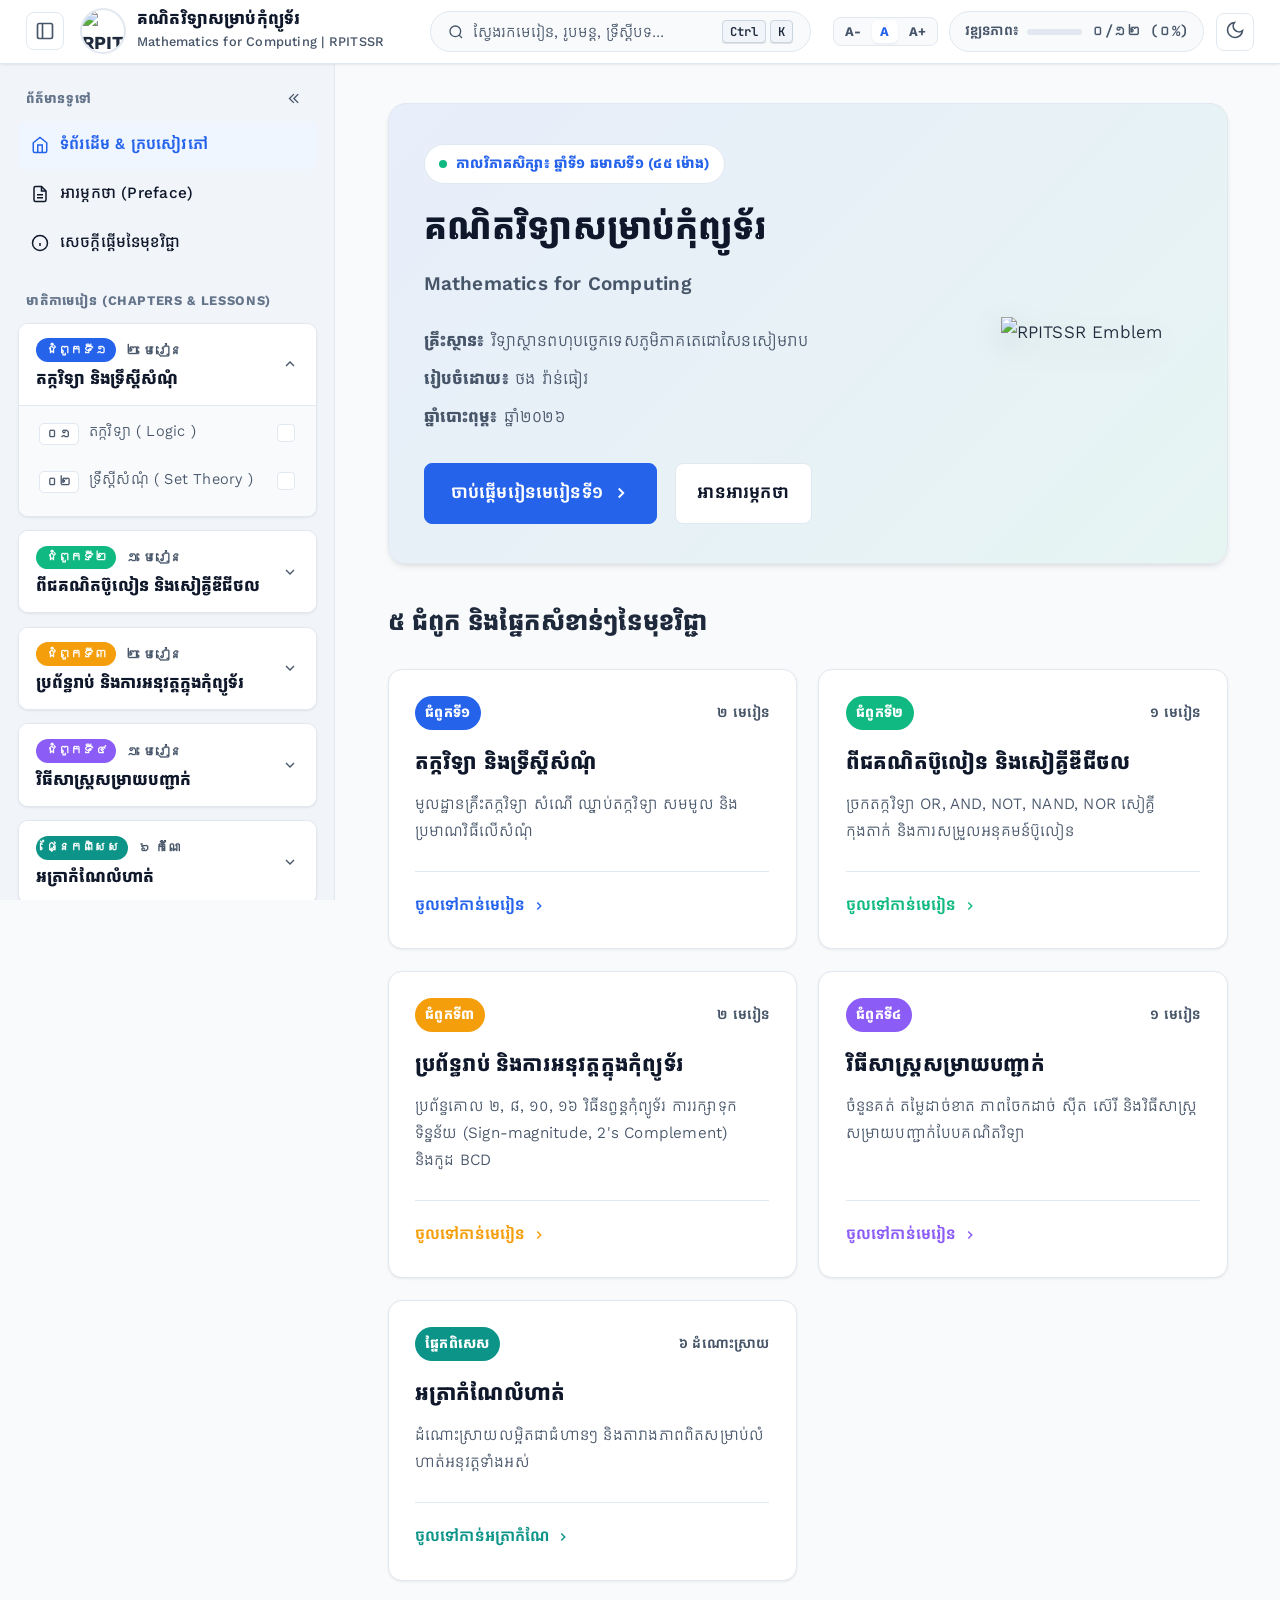
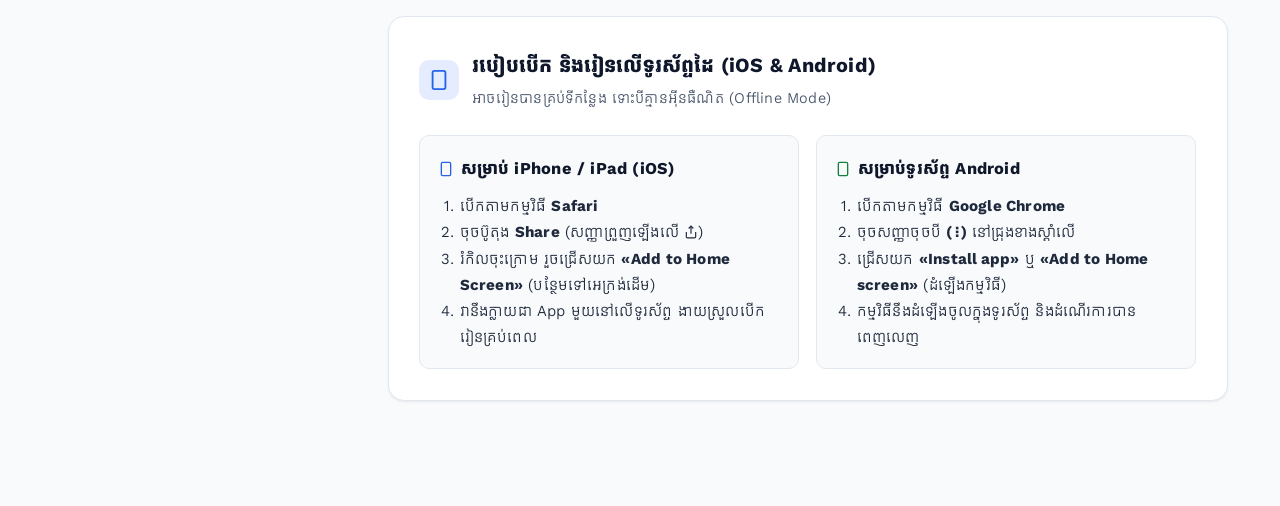
==== commit b59a4b1b: "Redesign mobile appbar with clean aA reader popover and balanced controls" ====
--- a/index.html
+++ b/index.html
@@ -96,27 +96,51 @@
     </div>
 
     <div class="topbar-right">
-      <div class="font-size-controls" title="កែសម្រួលទំហំអក្សរ (Font Size)">
+      <!-- Desktop Font Size Controls -->
+      <div class="font-size-controls desktop-only" title="កែសម្រួលទំហំអក្សរ (Font Size)">
         <button class="font-btn" id="btnFontDec" aria-label="បន្ថយទំហំអក្សរ" title="បន្ថយទំហំអក្សរ (A-)">A-</button>
         <button class="font-btn active" id="btnFontReset" aria-label="ទំហំអក្សរដើម"
           title="ទំហំអក្សរដើម (100%)">A</button>
         <button class="font-btn" id="btnFontInc" aria-label="ពង្រីកទំហំអក្សរ" title="ពង្រីកទំហំអក្សរ (A+)">A+</button>
       </div>
 
+      <!-- Mobile Reader Appearance Settings (aA) -->
+      <div class="mobile-reader-container">
+        <button class="icon-btn mobile-reader-btn" id="mobileReaderBtn" aria-label="កែសម្រួលការអាន និងទំហំអក្សរ" title="កែសម្រួលទំហំអក្សរ (aA)">
+          <span class="aa-icon-text">aA</span>
+        </button>
+
+        <!-- Floating Reader Settings Popover -->
+        <div class="reader-popover" id="readerPopover">
+          <div class="reader-popover-header">
+            <span class="reader-popover-title">ទំហំអក្សរអាន</span>
+            <span class="reader-popover-badge" id="readerFontBadge">១០០%</span>
+          </div>
+
+          <div class="reader-font-options">
+            <button class="reader-font-opt-btn" id="mBtnFontDec" type="button">
+              <span class="opt-a">A-</span>
+              <span class="opt-sub">តូច 92%</span>
+            </button>
+            <button class="reader-font-opt-btn active" id="mBtnFontReset" type="button">
+              <span class="opt-a">A</span>
+              <span class="opt-sub">ដើម 100%</span>
+            </button>
+            <button class="reader-font-opt-btn" id="mBtnFontInc" type="button">
+              <span class="opt-a">A+</span>
+              <span class="opt-sub">ធំ 115%</span>
+            </button>
+          </div>
+        </div>
+      </div>
+
       <div class="progress-pill" title="វឌ្ឍនភាពនៃការរៀនសូត្រ">
         <span>វឌ្ឍនភាព៖</span>
         <div class="progress-bar-mini">
           <div class="progress-bar-fill" id="progressFill" style="width: 0%;"></div>
         </div>
-        <span id="progressText" style="font-family:var(--font-mono);">0/30 (0%)</span>
-      </div>
-
-      <button class="icon-btn mobile-search-btn" id="mobileSearchBtn" aria-label="ស្វែងរក" title="ស្វែងរក">
-        <svg width="18" height="18" viewBox="0 0 24 24" fill="none" stroke="currentColor" stroke-width="2">
-          <circle cx="11" cy="11" r="8"></circle>
-          <line x1="21" y1="21" x2="16.65" y2="16.65"></line>
-        </svg>
-      </button>
+        <span id="progressText" style="font-family:var(--font-mono);">0/12 (0%)</span>
+      </div>
 
       <button class="icon-btn" id="themeToggleBtn" aria-label="ប្តូរពន្លឺ / ងងឹត" title="ប្តូរ Dark/Light Mode">
         <span id="themeIcon">
@@ -237,6 +261,25 @@
     </div>
   </div>
 
+  <!-- Table Fullscreen Modal -->
+  <div class="table-modal" id="tableModal">
+    <div class="table-modal-backdrop" id="tableModalBackdrop"></div>
+    <div class="table-modal-box">
+      <div class="table-modal-header">
+        <div class="table-modal-title" id="tableModalTitle">តារាងទិន្នន័យ (Table View)</div>
+        <button class="table-modal-close-btn" id="closeTableModalBtn" aria-label="បិទ">
+          <svg width="22" height="22" viewBox="0 0 24 24" fill="none" stroke="currentColor" stroke-width="2.5">
+            <line x1="18" y1="6" x2="6" y2="18"></line>
+            <line x1="6" y1="6" x2="18" y2="18"></line>
+          </svg>
+        </button>
+      </div>
+      <div class="table-modal-body" id="tableModalBody">
+        <!-- Cloned table content with KaTeX -->
+      </div>
+    </div>
+  </div>
+
   <!-- Toast Notification Container -->
   <div class="toast-container" id="toastContainer"></div>
 
--- a/css/style.css
+++ b/css/style.css
@@ -178,7 +178,7 @@
   align-items: center;
   gap: 1rem;
   min-width: 0;
-  flex-shrink: 1;
+  flex: 1;
 }
 
 .brand-link {
@@ -280,6 +280,7 @@
   display: flex;
   align-items: center;
   gap: 0.65rem;
+  flex-shrink: 0;
 }
 
 /* Font Size Controls Pill */
@@ -317,6 +318,142 @@
   background-color: var(--bg-surface);
   color: var(--primary);
   box-shadow: var(--shadow-sm);
+}
+
+/* Mobile Reader Appearance / aA Button & Popover */
+.mobile-reader-container {
+  position: relative;
+  display: none;
+}
+
+.mobile-reader-btn {
+  display: inline-flex;
+  align-items: center;
+  justify-content: center;
+  width: 38px;
+  height: 38px;
+  border-radius: 10px;
+  background-color: var(--bg-surface);
+  border: 1px solid var(--border-color);
+  color: var(--text-main);
+  cursor: pointer;
+  transition: all 0.2s ease;
+  box-shadow: var(--shadow-sm);
+}
+
+.mobile-reader-btn:hover,
+.mobile-reader-btn.active {
+  border-color: var(--primary);
+  color: var(--primary);
+  background-color: rgba(37, 99, 235, 0.08);
+}
+
+.aa-icon-text {
+  font-family: var(--font-heading);
+  font-size: 0.92rem;
+  font-weight: 700;
+  letter-spacing: -0.02em;
+  user-select: none;
+  line-height: 1;
+}
+
+/* Floating Reader Settings Popover */
+.reader-popover {
+  position: absolute;
+  top: calc(100% + 8px);
+  right: 0;
+  z-index: 1000;
+  width: 260px;
+  background-color: var(--bg-surface);
+  border: 1px solid var(--border-color);
+  border-radius: 14px;
+  box-shadow: 0 16px 36px -4px rgba(0, 0, 0, 0.25);
+  padding: 0.85rem;
+  opacity: 0;
+  visibility: hidden;
+  transform: translateY(-8px) scale(0.96);
+  transition: all 0.2s cubic-bezier(0.16, 1, 0.3, 1);
+  pointer-events: none;
+}
+
+.reader-popover.active {
+  opacity: 1;
+  visibility: visible;
+  transform: translateY(0) scale(1);
+  pointer-events: auto;
+}
+
+.reader-popover-header {
+  display: flex;
+  align-items: center;
+  justify-content: space-between;
+  margin-bottom: 0.65rem;
+  padding-bottom: 0.5rem;
+  border-bottom: 1px solid var(--border-color);
+}
+
+.reader-popover-title {
+  font-size: 0.85rem;
+  font-weight: 700;
+  color: var(--text-muted);
+}
+
+.reader-popover-badge {
+  font-size: 0.75rem;
+  font-weight: 700;
+  color: var(--primary);
+  background-color: rgba(37, 99, 235, 0.1);
+  padding: 0.15rem 0.5rem;
+  border-radius: 9999px;
+  font-family: var(--font-mono);
+}
+
+.reader-font-options {
+  display: grid;
+  grid-template-columns: repeat(3, 1fr);
+  gap: 0.45rem;
+}
+
+.reader-font-opt-btn {
+  background-color: var(--bg-subtle);
+  border: 1.5px solid var(--border-color);
+  border-radius: 10px;
+  padding: 0.55rem 0.25rem;
+  display: flex;
+  flex-direction: column;
+  align-items: center;
+  justify-content: center;
+  gap: 0.2rem;
+  cursor: pointer;
+  transition: all 0.15s ease;
+  color: var(--text-main);
+}
+
+.reader-font-opt-btn:hover {
+  border-color: var(--primary);
+}
+
+.reader-font-opt-btn.active {
+  background-color: rgba(37, 99, 235, 0.12);
+  border-color: var(--primary);
+  color: var(--primary);
+}
+
+.reader-font-opt-btn .opt-a {
+  font-family: var(--font-heading);
+  font-size: 0.95rem;
+  font-weight: 700;
+}
+
+.reader-font-opt-btn .opt-sub {
+  font-size: 0.68rem;
+  color: var(--text-muted);
+  white-space: nowrap;
+}
+
+.reader-font-opt-btn.active .opt-sub {
+  color: var(--primary);
+  font-weight: 600;
 }
 
 .progress-pill {
@@ -1051,14 +1188,55 @@
   box-shadow: var(--shadow-sm);
 }
 
+.table-header-bar {
+  display: flex;
+  align-items: center;
+  justify-content: space-between;
+  padding: 0.65rem 1rem;
+  background-color: var(--bg-subtle);
+  border-bottom: 1px solid var(--border-color);
+  gap: 0.75rem;
+}
+
 .table-header-title {
-  padding: 0.85rem 1.25rem;
-  background-color: var(--bg-subtle);
   font-family: var(--font-heading);
   font-size: 0.95rem;
   font-weight: 700;
   color: var(--primary);
-  border-bottom: 1px solid var(--border-color);
+  margin: 0;
+  line-height: 1.4;
+}
+
+.table-header-spacer {
+  flex: 1;
+}
+
+.table-zoom-btn {
+  display: inline-flex;
+  align-items: center;
+  gap: 0.35rem;
+  padding: 0.25rem 0.6rem;
+  font-size: 0.75rem;
+  font-weight: 600;
+  color: var(--text-muted);
+  background-color: var(--bg-surface);
+  border: 1px solid var(--border-color);
+  border-radius: 6px;
+  cursor: pointer;
+  transition: all 0.2s ease;
+  flex-shrink: 0;
+}
+
+.table-zoom-btn:hover {
+  color: var(--primary);
+  border-color: var(--primary);
+  background-color: rgba(37, 99, 235, 0.08);
+}
+
+.table-responsive-wrapper {
+  width: 100%;
+  overflow-x: auto;
+  -webkit-overflow-scrolling: touch;
 }
 
 .data-table {
@@ -1840,6 +2018,29 @@
     display: none !important;
   }
 
+  .font-size-controls.desktop-only {
+    display: none !important;
+  }
+
+  .mobile-reader-container {
+    display: inline-flex !important;
+  }
+
+  .mobile-search-btn {
+    display: none !important;
+  }
+
+  .topbar-right {
+    gap: 0.5rem;
+  }
+
+  .icon-btn,
+  .mobile-reader-btn {
+    width: 36px;
+    height: 36px;
+    border-radius: 10px;
+  }
+
   .progress-pill {
     display: none !important;
   }
@@ -1929,7 +2130,7 @@
 
   .brand-title {
     font-size: 0.88rem;
-    max-width: clamp(120px, 38vw, 170px);
+    max-width: calc(100vw - 145px);
     overflow: hidden;
     text-overflow: ellipsis;
     white-space: nowrap;
@@ -1937,17 +2138,6 @@
 
   .brand-subtitle {
     display: none;
-  }
-
-  .font-size-controls {
-    padding: 1px;
-    gap: 1px;
-  }
-
-  .font-btn {
-    padding: 0.2rem 0.35rem;
-    min-width: 22px;
-    font-size: 0.7rem;
   }
 
   .lesson-header-title {
@@ -1995,20 +2185,18 @@
 
   .brand-title {
     font-size: 0.82rem;
-    max-width: 110px;
-  }
-
-  .font-size-controls {
-    display: none !important;
+    max-width: calc(100vw - 125px);
   }
 
   .topbar-right {
     gap: 0.35rem;
   }
 
-  .icon-btn {
+  .icon-btn,
+  .mobile-reader-btn {
     width: 34px;
     height: 34px;
+    border-radius: 9px;
   }
 
   .nav-lesson-btn {
@@ -2355,16 +2543,49 @@
     display: none;
   }
 
-  /* --- tables & formulas --- */
+  /* --- tables & formulas on mobile --- */
   .table-container {
-    margin: 0.25rem 0;
+    margin: 0.6rem 0 1rem 0;
+    border-radius: 10px;
+  }
+
+  .table-header-bar {
+    padding: 0.45rem 0.65rem;
+  }
+
+  .table-header-title {
+    font-size: 0.85rem;
+  }
+
+  .table-zoom-btn {
+    padding: 0.2rem 0.45rem;
+    font-size: 0.72rem;
+  }
+
+  .table-responsive-wrapper {
+    width: 100%;
+    overflow-x: hidden; /* Prevent horizontal scroll bar on mobile */
+  }
+
+  .data-table {
+    width: 100%;
+    font-size: 0.82rem;
   }
 
   .data-table th,
   .data-table td {
-    padding: 0.55rem 0.65rem;
-    font-size: 0.85rem;
-    line-height: 1.6;
+    padding: 0.35rem 0.35rem;
+    font-size: 0.8rem;
+    line-height: 1.45;
+  }
+
+  .data-table .katex {
+    font-size: 0.88em;
+  }
+
+  .data-table .katex-display {
+    margin: 0.2rem 0;
+    padding: 0.1rem 0;
   }
 
   .formula-container {
@@ -2638,3 +2859,107 @@
   overflow-x: auto;
 }
 
+/* Table Fullscreen Modal */
+.table-modal {
+  position: fixed;
+  inset: 0;
+  z-index: 10000;
+  display: flex;
+  align-items: center;
+  justify-content: center;
+  opacity: 0;
+  visibility: hidden;
+  transition: opacity 0.25s ease, visibility 0.25s ease;
+  padding: 1rem;
+}
+
+.table-modal.active {
+  opacity: 1;
+  visibility: visible;
+}
+
+.table-modal-backdrop {
+  position: absolute;
+  inset: 0;
+  background-color: rgba(15, 23, 42, 0.75);
+  backdrop-filter: blur(6px);
+  -webkit-backdrop-filter: blur(6px);
+}
+
+.table-modal-box {
+  position: relative;
+  z-index: 2;
+  width: 100%;
+  max-width: 960px;
+  max-height: 88vh;
+  background-color: var(--bg-surface);
+  border: 1px solid var(--border-color);
+  border-radius: 16px;
+  box-shadow: 0 25px 50px -12px rgba(0, 0, 0, 0.35);
+  display: flex;
+  flex-direction: column;
+  overflow: hidden;
+  animation: modalPop 0.25s cubic-bezier(0.16, 1, 0.3, 1);
+}
+
+@keyframes modalPop {
+  from { transform: scale(0.95); opacity: 0; }
+  to { transform: scale(1); opacity: 1; }
+}
+
+.table-modal-header {
+  display: flex;
+  align-items: center;
+  justify-content: space-between;
+  padding: 0.9rem 1.25rem;
+  background-color: var(--bg-subtle);
+  border-bottom: 1px solid var(--border-color);
+  flex-shrink: 0;
+}
+
+.table-modal-title {
+  font-family: var(--font-heading);
+  font-size: 1rem;
+  font-weight: 700;
+  color: var(--primary);
+  display: flex;
+  align-items: center;
+  gap: 0.5rem;
+}
+
+.table-modal-close-btn {
+  background: none;
+  border: none;
+  color: var(--text-muted);
+  cursor: pointer;
+  padding: 0.4rem;
+  border-radius: 8px;
+  display: flex;
+  align-items: center;
+  justify-content: center;
+  transition: all 0.2s;
+}
+
+.table-modal-close-btn:hover {
+  background-color: rgba(239, 68, 68, 0.15);
+  color: #ef4444;
+}
+
+.table-modal-body {
+  padding: 1.25rem;
+  overflow: auto;
+  -webkit-overflow-scrolling: touch;
+  flex: 1;
+}
+
+.table-modal-body .data-table {
+  width: 100%;
+  font-size: 0.95rem;
+}
+
+.table-modal-body .data-table th,
+.table-modal-body .data-table td {
+  padding: 0.65rem 0.85rem;
+}
+
+
